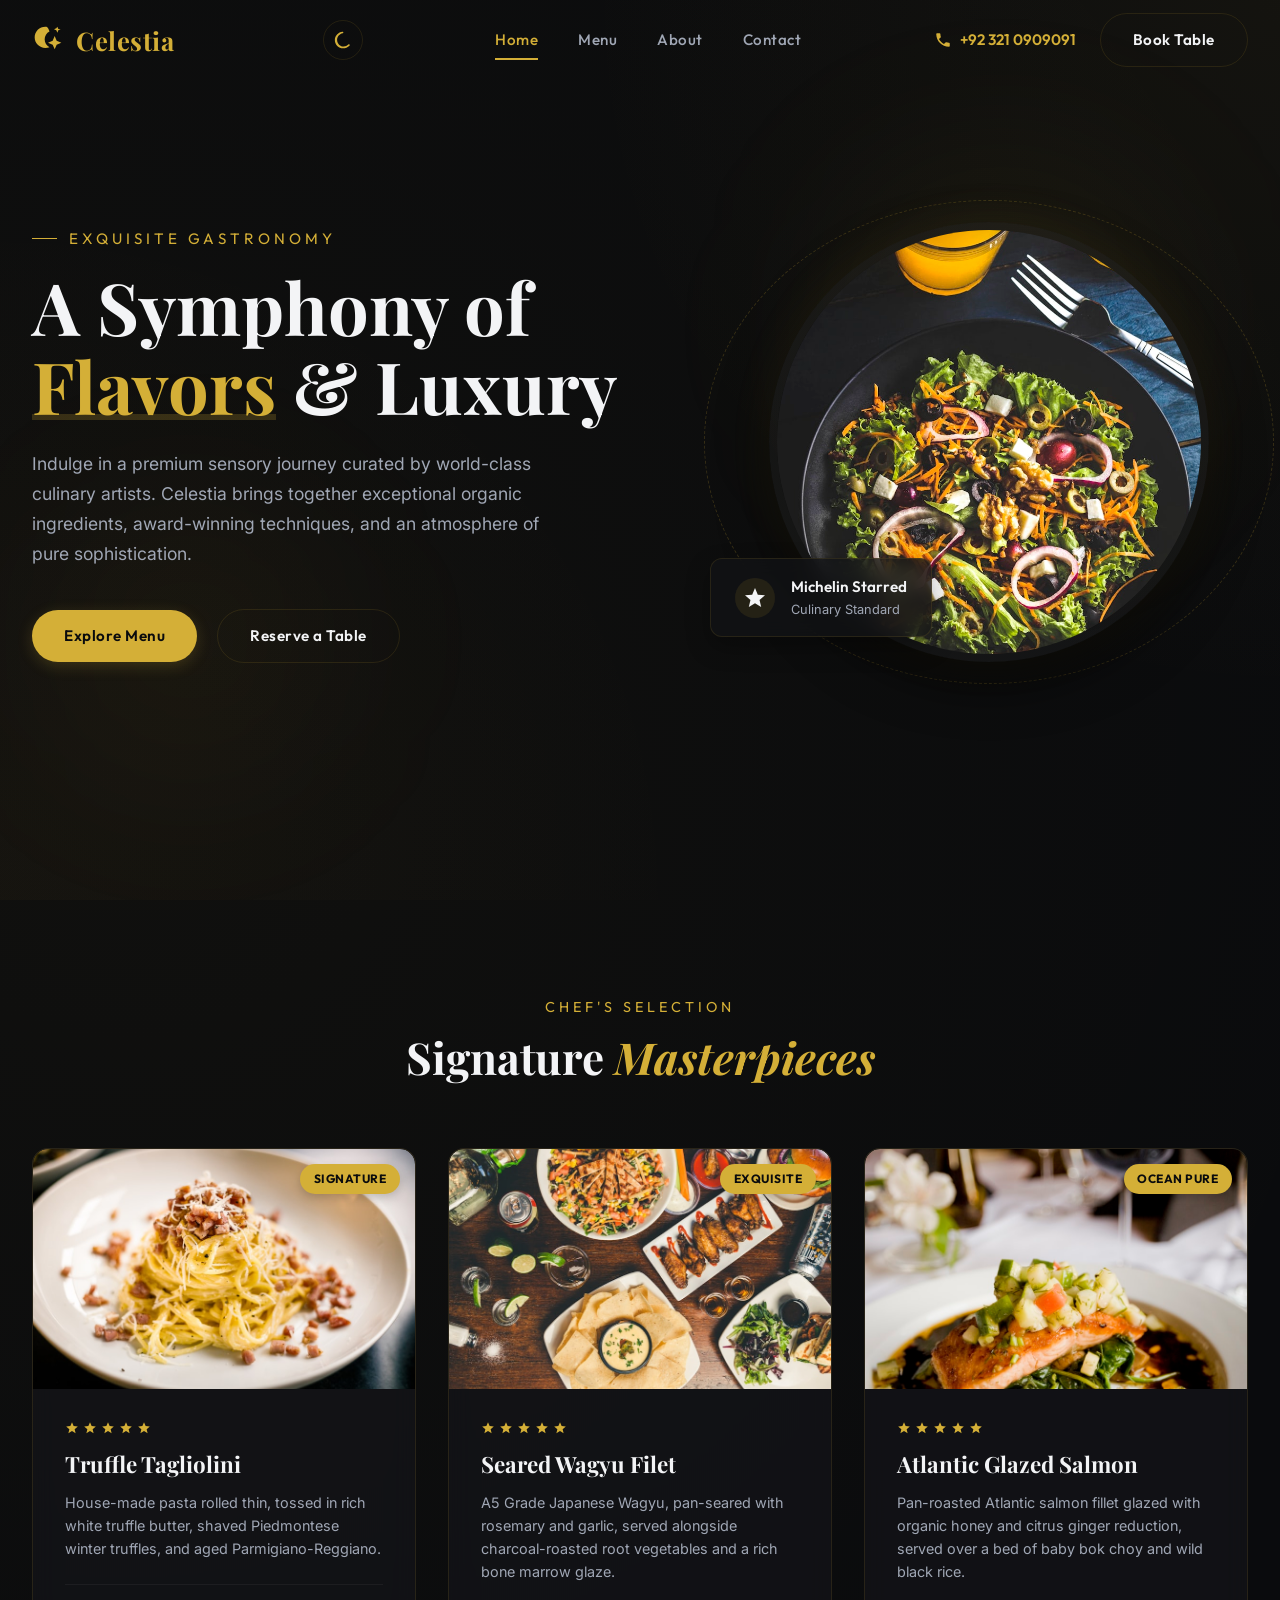
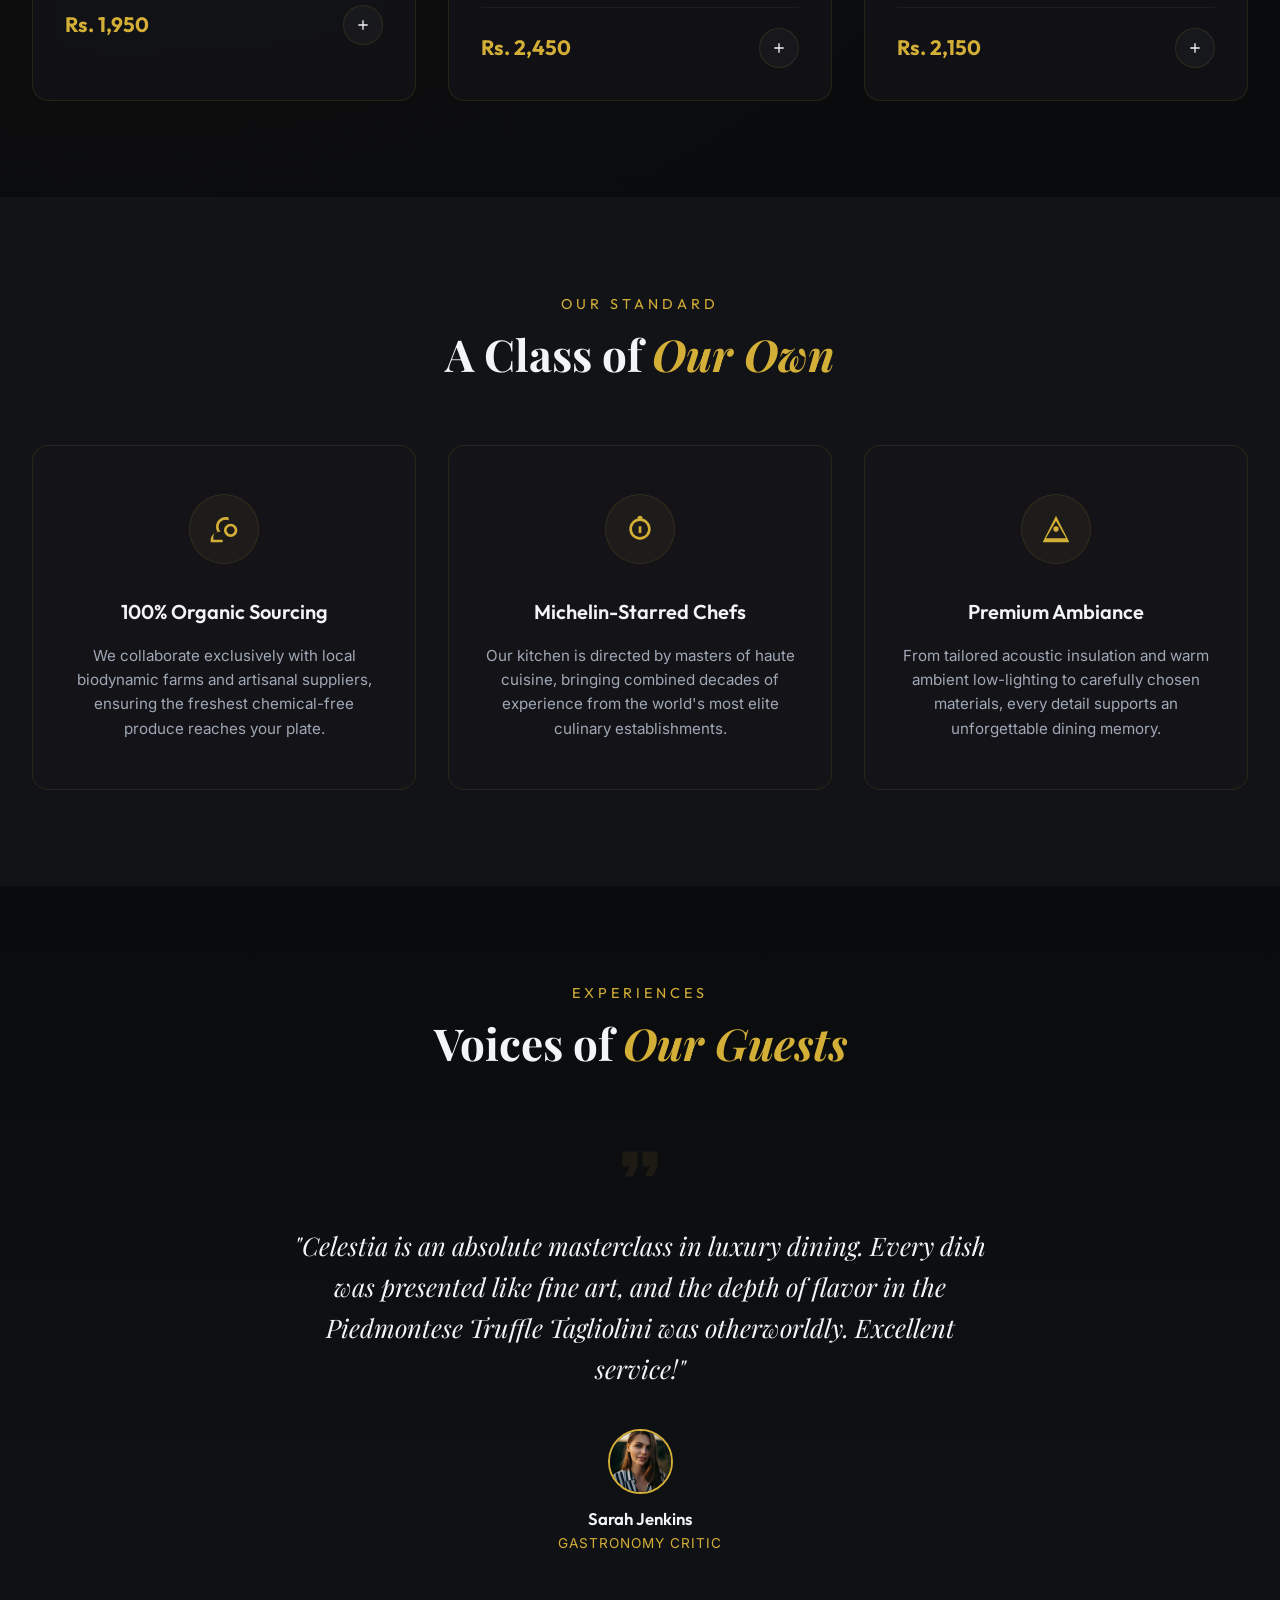
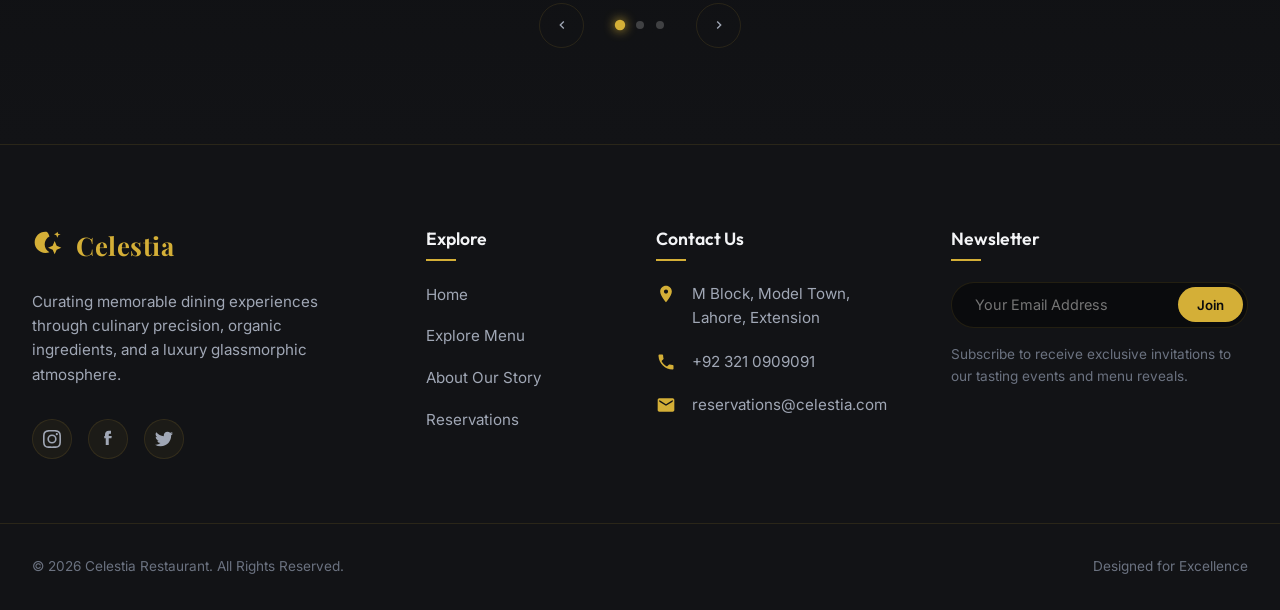
==== index.html @ 144b140e "Celestia Restaurant" ====
<!DOCTYPE html>
<html lang="en">

<head>
    <script>
        // Immediately apply saved theme to prevent flickering
        if (localStorage.getItem('theme') === 'light') {
            document.documentElement.classList.add('light-theme');
        }
    </script>
    <meta charset="UTF-8">
    <meta name="viewport" content="width=device-width, initial-scale=1.0">
    <title>Celestia | Luxury Fine Dining Restaurant</title>
    <meta name="description"
        content="Welcome to Celestia, where luxury meets gastronomy. Experience fine dining curated by Michelin-starred chefs in an ambient, sophisticated atmosphere.">
    <!-- Favicon -->
    <link rel="icon" type="image/svg+xml" href="data:image/svg+xml,<svg xmlns='http://www.w3.org/2000/svg' viewBox='0 0 24 24' fill='%23d4af37'><path d='M10 2c-4.42 0-8 3.58-8 8s3.58 8 8 8c1.1 0 2.15-.22 3.11-.62-2.18-1.07-3.61-3.35-3.61-5.88 0-2.53 1.43-4.81 3.61-5.88C12.15 2.22 11.1 2 10 2z'/><path d='M17 9l1.5 3.5L22 14l-3.5 1.5L17 19l-1.5-3.5L12 14l3.5-1.5L17 9z'/><path d='M19 2l.75 1.75L21.5 4l-1.75.75L19 6.5l-.75-1.75L16.5 4l1.75-.75L19 2z'/></svg>">
    <!-- Stylesheets -->
    <link rel="stylesheet" href="css/styles.css">
    <link rel="stylesheet" href="css/home.css">
</head>

<body>

    <!-- Preloader (Bonus Feature) -->
    <div id="preloader">
        <div class="loader-container">
            <div class="loader-logo">
                <svg class="logo-icon" viewBox="0 0 24 24" xmlns="http://www.w3.org/2000/svg">
                    <path d="M10 2c-4.42 0-8 3.58-8 8s3.58 8 8 8c1.1 0 2.15-.22 3.11-.62-2.18-1.07-3.61-3.35-3.61-5.88 0-2.53 1.43-4.81 3.61-5.88C12.15 2.22 11.1 2 10 2z" />
                    <path d="M17 9l1.5 3.5L22 14l-3.5 1.5L17 19l-1.5-3.5L12 14l3.5-1.5L17 9z" />
                    <path d="M19 2l.75 1.75L21.5 4l-1.75.75L19 6.5l-.75-1.75L16.5 4l1.75-.75L19 2z" />
                </svg>
                <span>Celestia</span>
            </div>
            <div class="loader-bar"></div>
        </div>
    </div>

    <!-- Header Section -->
    <header class="header" id="main-header">
        <div class="container nav-container">
            <!-- Brand Logo -->
            <a href="index.html" class="logo" id="header-logo">
                <svg class="logo-icon" viewBox="0 0 24 24" xmlns="http://www.w3.org/2000/svg">
                    <path d="M10 2c-4.42 0-8 3.58-8 8s3.58 8 8 8c1.1 0 2.15-.22 3.11-.62-2.18-1.07-3.61-3.35-3.61-5.88 0-2.53 1.43-4.81 3.61-5.88C12.15 2.22 11.1 2 10 2z" />
                    <path d="M17 9l1.5 3.5L22 14l-3.5 1.5L17 19l-1.5-3.5L12 14l3.5-1.5L17 9z" />
                    <path d="M19 2l.75 1.75L21.5 4l-1.75.75L19 6.5l-.75-1.75L16.5 4l1.75-.75L19 2z" />
                </svg>
                <span>Celestia</span>
            </a>

            <!-- Theme Toggle Button (Bonus Feature) -->
            <button class="theme-toggle" id="theme-toggle-btn" aria-label="Toggle Theme">
                <svg class="sun-icon" viewBox="0 0 24 24"><path d="M12 7c-2.76 0-5 2.24-5 5s2.24 5 5 5 5-2.24 5-5-2.24-5-5-5zM2 13h2c.55 0 1-.45 1-1s-.45-1-1-1H2c-.55 0-1 .45-1 1s.45 1 1 1zm18 0h2c.55 0 1-.45 1-1s-.45-1-1-1h-2c-.55 0-1 .45-1 1s.45 1 1 1zM11 2v2c0 .55.45 1 1 1s1-.45 1-1V2c0-.55-.45-1-1-1s-1 .45-1 1zm0 18v2c0 .55.45 1 1 1s1-.45 1-1v-2c0-.55-.45-1-1-1s-1 .45-1 1zM5.99 4.58c-.39-.39-1.03-.39-1.41 0s-.39 1.03 0 1.41l1.06 1.06c.39.39 1.03.39 1.41 0s.39-1.03 0-1.41L5.99 4.58zm12.37 12.37c-.39-.39-1.03-.39-1.41 0s-.39 1.03 0 1.41l1.06 1.06c.39.39 1.03.39 1.41 0s.39-1.03 0-1.41l-1.06-1.06zm1.06-12.37c-.39-.39-1.03-.39-1.41 0l-1.06 1.06c-.39.39-.39 1.03 0 1.41s1.03.39 1.41 0l1.06-1.06c.39-.38.39-1.02 0-1.41zm-12.37 12.37c-.39-.39-1.03-.39-1.41 0l-1.06 1.06c-.39.39-.39 1.03 0 1.41s1.03.39 1.41 0l1.06-1.06c.39-.38.39-1.02 0-1.41z"/></svg>
                <svg class="moon-icon" viewBox="0 0 24 24"><path d="M12.3 22h-.1c-5.5 0-10-4.5-10-10C2.2 6.8 6.3 2.5 11.5 2c.5-.1 1 .3 1 .8s-.3.9-.8 1c-4.2.7-7.2 4.6-6.7 9 .5 3.9 3.8 7 7.8 7 2.1 0 4.1-.8 5.6-2.3.4-.4 1-.4 1.4 0 .4.4.4 1 0 1.4-2.1 2-5 3.1-7.8 3.1z"/></svg>
            </button>

            <!-- Mobile Navigation Trigger -->
            <div class="hamburger" id="nav-toggle" aria-label="Toggle Navigation">
                <span></span>
                <span></span>
                <span></span>
            </div>

            <!-- Navigation Links -->
            <nav class="nav-menu" id="nav-links">
                <a href="index.html" class="nav-link active" id="link-home">Home</a>
                <a href="menu.html" class="nav-link" id="link-menu">Menu</a>
                <a href="about.html" class="nav-link" id="link-about">About</a>
                <a href="contact.html" class="nav-link" id="link-contact">Contact</a>
            </nav>

            <!-- Navbar Secondary CTA -->
            <div class="nav-actions">
                <a href="tel:+923210909091" class="nav-phone">
                    <svg width="18" height="18" viewBox="0 0 24 24" fill="currentColor">
                        <path
                            d="M6.62 10.79c1.44 2.83 3.76 5.14 6.59 6.59l2.2-2.2c.27-.27.67-.36 1.02-.24 1.12.37 2.33.57 3.57.57.55 0 1 .45 1 1V20c0 .55-.45 1-1 1-9.39 0-17-7.61-17-17 0-.55.45-1 1-1h3.5c.55 0 1 .45 1 1 0 1.25.2 2.45.57 3.57.11.35.03.74-.25 1.02l-2.2 2.2z" />
                    </svg>
                    <span>+92 321 0909091</span>
                </a>
                <a href="contact.html" class="btn btn-secondary" id="nav-book-btn">Book Table</a>
            </div>
        </div>
    </header>

    <!-- Hero Section -->
    <main>
        <section class="hero" id="home-hero">
            <div class="glow-ball glow-ball-1"></div>
            <div class="glow-ball glow-ball-2"></div>
            <div class="container hero-grid">
                <div class="hero-content reveal">
                    <span class="hero-tagline">Exquisite Gastronomy</span>
                    <h1 class="hero-title">A Symphony of <span>Flavors</span> & Luxury</h1>
                    <p class="hero-desc">Indulge in a premium sensory journey curated by world-class culinary artists.
                        Celestia brings together exceptional organic ingredients, award-winning techniques, and an
                        atmosphere of pure sophistication.</p>
                    <div class="hero-ctas">
                        <a href="menu.html" class="btn btn-primary" id="hero-menu-btn">Explore Menu</a>
                        <a href="contact.html" class="btn btn-secondary" id="hero-book-btn">Reserve a Table</a>
                    </div>
                </div>
                <div class="hero-image-container reveal" style="transition-delay: 0.2s;">
                    <div class="hero-circle-outline"></div>
                    <div class="hero-img-wrapper">
                        <img src="assets/images/hero-dish.jpg" alt="Exquisite signature dish at Celestia" id="hero-img">
                    </div>
                    <!-- Floating Badge -->
                    <div class="hero-floating-badge">
                        <div class="badge-icon">
                            <svg width="24" height="24" viewBox="0 0 24 24" fill="currentColor">
                                <path d="M12 17.27L18.18 21l-1.64-7.03L22 9.24l-7.19-.61L12 2 9.19 8.63 2 9.24l5.46 4.73L5.82 21z"/>
                            </svg>
                        </div>
                        <div class="badge-text">
                            <h5>Michelin Starred</h5>
                            <p>Culinary Standard</p>
                        </div>
                    </div>
                </div>
            </div>
        </section>

        <!-- Featured Dishes Section -->
        <section class="featured" id="featured-dishes">
            <div class="container">
                <div class="section-header reveal">
                    <span class="section-subtitle">Chef's Selection</span>
                    <h2 class="section-title">Signature <span>Masterpieces</span></h2>
                </div>
                <div class="grid-3 featured-grid">
                    <!-- Dish 1 -->
                    <div class="glass-card dish-card reveal">
                        <div class="dish-img-container">
                            <img src="assets/images/dish-1.jpg" alt="Truffle Tagliolini" id="dish-img-1">
                            <span class="dish-tag">Signature</span>
                        </div>
                        <div class="dish-info">
                            <div class="dish-rating">
                                <svg class="star-icon" viewBox="0 0 24 24">
                                    <path
                                        d="M12 17.27L18.18 21l-1.64-7.03L22 9.24l-7.19-.61L12 2 9.19 8.63 2 9.24l5.46 4.73L5.82 21z" />
                                </svg>
                                <svg class="star-icon" viewBox="0 0 24 24">
                                    <path
                                        d="M12 17.27L18.18 21l-1.64-7.03L22 9.24l-7.19-.61L12 2 9.19 8.63 2 9.24l5.46 4.73L5.82 21z" />
                                </svg>
                                <svg class="star-icon" viewBox="0 0 24 24">
                                    <path
                                        d="M12 17.27L18.18 21l-1.64-7.03L22 9.24l-7.19-.61L12 2 9.19 8.63 2 9.24l5.46 4.73L5.82 21z" />
                                </svg>
                                <svg class="star-icon" viewBox="0 0 24 24">
                                    <path
                                        d="M12 17.27L18.18 21l-1.64-7.03L22 9.24l-7.19-.61L12 2 9.19 8.63 2 9.24l5.46 4.73L5.82 21z" />
                                </svg>
                                <svg class="star-icon" viewBox="0 0 24 24">
                                    <path
                                        d="M12 17.27L18.18 21l-1.64-7.03L22 9.24l-7.19-.61L12 2 9.19 8.63 2 9.24l5.46 4.73L5.82 21z" />
                                </svg>
                            </div>
                            <h3 class="dish-title">Truffle Tagliolini</h3>
                            <p class="dish-desc">House-made pasta rolled thin, tossed in rich white truffle butter,
                                shaved Piedmontese winter truffles, and aged Parmigiano-Reggiano.</p>
                            <div class="dish-footer">
                                <span class="dish-price">Rs. 1,950</span>
                                <a href="menu.html" class="btn-icon-only" aria-label="Order Dish">
                                    <svg viewBox="0 0 24 24">
                                        <path d="M19 13h-6v6h-2v-6H5v-2h6V5h2v6h6v2z" />
                                    </svg>
                                </a>
                            </div>
                        </div>
                    </div>
                    <!-- Dish 2 -->
                    <div class="glass-card dish-card reveal" style="transition-delay: 0.1s;">
                        <div class="dish-img-container">
                            <img src="assets/images/dish-2.jpg" alt="Pan-Seared Wagyu Filet" id="dish-img-2">
                            <span class="dish-tag">Exquisite</span>
                        </div>
                        <div class="dish-info">
                            <div class="dish-rating">
                                <svg class="star-icon" viewBox="0 0 24 24">
                                    <path
                                        d="M12 17.27L18.18 21l-1.64-7.03L22 9.24l-7.19-.61L12 2 9.19 8.63 2 9.24l5.46 4.73L5.82 21z" />
                                </svg>
                                <svg class="star-icon" viewBox="0 0 24 24">
                                    <path
                                        d="M12 17.27L18.18 21l-1.64-7.03L22 9.24l-7.19-.61L12 2 9.19 8.63 2 9.24l5.46 4.73L5.82 21z" />
                                </svg>
                                <svg class="star-icon" viewBox="0 0 24 24">
                                    <path
                                        d="M12 17.27L18.18 21l-1.64-7.03L22 9.24l-7.19-.61L12 2 9.19 8.63 2 9.24l5.46 4.73L5.82 21z" />
                                </svg>
                                <svg class="star-icon" viewBox="0 0 24 24">
                                    <path
                                        d="M12 17.27L18.18 21l-1.64-7.03L22 9.24l-7.19-.61L12 2 9.19 8.63 2 9.24l5.46 4.73L5.82 21z" />
                                </svg>
                                <svg class="star-icon" viewBox="0 0 24 24">
                                    <path
                                        d="M12 17.27L18.18 21l-1.64-7.03L22 9.24l-7.19-.61L12 2 9.19 8.63 2 9.24l5.46 4.73L5.82 21z" />
                                </svg>
                            </div>
                            <h3 class="dish-title">Seared Wagyu Filet</h3>
                            <p class="dish-desc">A5 Grade Japanese Wagyu, pan-seared with rosemary and garlic, served
                                alongside charcoal-roasted root vegetables and a rich bone marrow glaze.</p>
                            <div class="dish-footer">
                                <span class="dish-price">Rs. 2,450</span>
                                <a href="menu.html" class="btn-icon-only" aria-label="Order Dish">
                                    <svg viewBox="0 0 24 24">
                                        <path d="M19 13h-6v6h-2v-6H5v-2h6V5h2v6h6v2z" />
                                    </svg>
                                </a>
                            </div>
                        </div>
                    </div>
                    <!-- Dish 3 -->
                    <div class="glass-card dish-card reveal" style="transition-delay: 0.2s;">
                        <div class="dish-img-container">
                            <img src="assets/images/dish-3.jpg" alt="Glazed Salmon Fillet" id="dish-img-3">
                            <span class="dish-tag">Ocean Pure</span>
                        </div>
                        <div class="dish-info">
                            <div class="dish-rating">
                                <svg class="star-icon" viewBox="0 0 24 24">
                                    <path
                                        d="M12 17.27L18.18 21l-1.64-7.03L22 9.24l-7.19-.61L12 2 9.19 8.63 2 9.24l5.46 4.73L5.82 21z" />
                                </svg>
                                <svg class="star-icon" viewBox="0 0 24 24">
                                    <path
                                        d="M12 17.27L18.18 21l-1.64-7.03L22 9.24l-7.19-.61L12 2 9.19 8.63 2 9.24l5.46 4.73L5.82 21z" />
                                </svg>
                                <svg class="star-icon" viewBox="0 0 24 24">
                                    <path
                                        d="M12 17.27L18.18 21l-1.64-7.03L22 9.24l-7.19-.61L12 2 9.19 8.63 2 9.24l5.46 4.73L5.82 21z" />
                                </svg>
                                <svg class="star-icon" viewBox="0 0 24 24">
                                    <path
                                        d="M12 17.27L18.18 21l-1.64-7.03L22 9.24l-7.19-.61L12 2 9.19 8.63 2 9.24l5.46 4.73L5.82 21z" />
                                </svg>
                                <svg class="star-icon" viewBox="0 0 24 24">
                                    <path
                                        d="M12 17.27L18.18 21l-1.64-7.03L22 9.24l-7.19-.61L12 2 9.19 8.63 2 9.24l5.46 4.73L5.82 21z" />
                                </svg>
                            </div>
                            <h3 class="dish-title">Atlantic Glazed Salmon</h3>
                            <p class="dish-desc">Pan-roasted Atlantic salmon fillet glazed with organic honey and citrus
                                ginger reduction, served over a bed of baby bok choy and wild black rice.</p>
                            <div class="dish-footer">
                                <span class="dish-price">Rs. 2,150</span>
                                <a href="menu.html" class="btn-icon-only" aria-label="Order Dish">
                                    <svg viewBox="0 0 24 24">
                                        <path d="M19 13h-6v6h-2v-6H5v-2h6V5h2v6h6v2z" />
                                    </svg>
                                </a>
                            </div>
                        </div>
                    </div>
                </div>
            </div>
        </section>

        <!-- Why Choose Us Section -->
        <section class="why-us" id="why-choose-us" style="background-color: var(--bg-secondary);">
            <div class="container">
                <div class="section-header reveal">
                    <span class="section-subtitle">Our Standard</span>
                    <h2 class="section-title">A Class of <span>Our Own</span></h2>
                </div>
                <div class="grid-3 benefits-grid">
                    <!-- Benefit 1 -->
                    <div class="glass-card benefit-card reveal">
                        <div class="benefit-icon-box">
                            <svg viewBox="0 0 24 24">
                                <path
                                    d="M17 8C14.24 8 12 10.24 12 13C12 15.76 14.24 18 17 18C19.76 18 22 15.76 22 13C22 10.24 19.76 8 17 8ZM17 16C15.35 16 14 14.65 14 13C14 11.35 15.35 10 17 10C18.65 10 20 11.35 20 13C20 14.65 18.65 16 17 16ZM2 22H11V20H4V18C4 15.79 5.79 14 8 14H9.53C8.59 13.06 8 11.75 8 10.3C8 7.37 10.37 5 13.3 5C14.07 5 14.82 5.16 15.5 5.46V3.31C14.79 3.11 14.06 3 13.3 3C9.27 3 6 6.27 6 10.3C6 11.83 6.47 13.25 7.27 14.43C4.24 14.9 2 17.5 2 20.7V22Z" />
                            </svg>
                        </div>
                        <h3 class="benefit-title">100% Organic Sourcing</h3>
                        <p class="benefit-desc">We collaborate exclusively with local biodynamic farms and artisanal
                            suppliers, ensuring the freshest chemical-free produce reaches your plate.</p>
                    </div>
                    <!-- Benefit 2 -->
                    <div class="glass-card benefit-card reveal" style="transition-delay: 0.1s;">
                        <div class="benefit-icon-box">
                            <svg viewBox="0 0 24 24">
                                <path
                                    d="M12 2c1.1 0 2 .9 2 2v1h-4V4c0-1.1.9-2 2-2zm0 18c-4.41 0-8-3.59-8-8s3.59-8 8-8 8 3.59 8 8-3.59 8-8 8zm0-14c-3.31 0-6 2.69-6 6s2.69 6 6 6 6-2.69 6-6-2.69-6-6-6zm-1 4h2v5h-2V8z" />
                            </svg>
                        </div>
                        <h3 class="benefit-title">Michelin-Starred Chefs</h3>
                        <p class="benefit-desc">Our kitchen is directed by masters of haute cuisine, bringing combined
                            decades of experience from the world's most elite culinary establishments.</p>
                    </div>
                    <!-- Benefit 3 -->
                    <div class="glass-card benefit-card reveal" style="transition-delay: 0.2s;">
                        <div class="benefit-icon-box">
                            <svg viewBox="0 0 24 24">
                                <path
                                    d="M12 2L2 22h20L12 2zm0 3.99L19.53 19H4.47L12 5.99zM12 10a2 2 0 100 4 2 2 0 000-4z" />
                            </svg>
                        </div>
                        <h3 class="benefit-title">Premium Ambiance</h3>
                        <p class="benefit-desc">From tailored acoustic insulation and warm ambient low-lighting to
                            carefully chosen materials, every detail supports an unforgettable dining memory.</p>
                    </div>
                </div>
            </div>
        </section>

        <!-- Testimonials Section -->
        <section class="testimonials" id="customer-testimonials">
            <div class="container">
                <div class="section-header reveal">
                    <span class="section-subtitle">Experiences</span>
                    <h2 class="section-title">Voices of <span>Our Guests</span></h2>
                </div>

                <div class="testimonials-slider reveal">
                    <div class="testimonial-container">
                        <!-- Slide 1 -->
                        <div class="testimonial-slide active" id="slide-0">
                            <svg class="quote-icon" viewBox="0 0 24 24">
                                <path d="M6 17h3l2-4V7H5v6h3zm8 0h3l2-4V7h-6v6h3z" />
                            </svg>
                            <p class="testimonial-text">"Celestia is an absolute masterclass in luxury dining. Every
                                dish was presented like fine art, and the depth of flavor in the Piedmontese Truffle
                                Tagliolini was otherworldly. Excellent service!"</p>
                            <div class="testimonial-author">
                                <div class="author-img">
                                    <img src="assets/images/testimonial-1.jpg" alt="Sarah Jenkins">
                                </div>
                                <div class="author-info">
                                    <h4>Sarah Jenkins</h4>
                                    <p>Gastronomy Critic</p>
                                </div>
                            </div>
                        </div>
                        <!-- Slide 2 -->
                        <div class="testimonial-slide" id="slide-1">
                            <svg class="quote-icon" viewBox="0 0 24 24">
                                <path d="M6 17h3l2-4V7H5v6h3zm8 0h3l2-4V7h-6v6h3z" />
                            </svg>
                            <p class="testimonial-text">"The Wagyu Filet literally melted on my tongue. The level of
                                care that has gone into defining the acoustic tone and golden ambient glow of the room
                                is staggering. A top 3 culinary experience worldwide."</p>
                            <div class="testimonial-author">
                                <div class="author-img">
                                    <img src="assets/images/testimonial-2.jpg" alt="Alexander Dumont">
                                </div>
                                <div class="author-info">
                                    <h4>Alexander Dumont</h4>
                                    <p>Tech Founder</p>
                                </div>
                            </div>
                        </div>
                        <!-- Slide 3 -->
                        <div class="testimonial-slide" id="slide-2">
                            <svg class="quote-icon" viewBox="0 0 24 24">
                                <path d="M6 17h3l2-4V7H5v6h3zm8 0h3l2-4V7h-6v6h3z" />
                            </svg>
                            <p class="testimonial-text">"A perfect evening from start to finish. The wine pairings
                                suggested by the sommelier were impeccable, matching the citrus notes of the Atlantic
                                Glazed Salmon. Truly stunning."</p>
                            <div class="testimonial-author">
                                <div class="author-img">
                                    <img src="assets/images/testimonial-3.jpg" alt="Kiara Sharma">
                                </div>
                                <div class="author-info">
                                    <h4>Kiara Sharma</h4>
                                    <p>Lifestyle Influencer</p>
                                </div>
                            </div>
                        </div>
                    </div>

                    <!-- Slider Controls -->
                    <div class="slider-controls">
                        <button class="slider-btn" id="prev-testimonial" aria-label="Previous Testimonial">
                            <svg viewBox="0 0 24 24">
                                <path d="M15.41 7.41L14 6l-6 6 6 6 1.41-1.41L10.83 12z" />
                            </svg>
                        </button>
                        <div class="slider-dots" id="slider-dots">
                            <span class="dot active" data-index="0"></span>
                            <span class="dot" data-index="1"></span>
                            <span class="dot" data-index="2"></span>
                        </div>
                        <button class="slider-btn" id="next-testimonial" aria-label="Next Testimonial">
                            <svg viewBox="0 0 24 24">
                                <path d="M10 6L8.59 7.41 13.17 12l-4.58 4.59L10 18l6-6z" />
                            </svg>
                        </button>
                    </div>
                </div>
            </div>
        </section>
    </main>

    <!-- Footer Section -->
    <footer class="footer">
        <div class="container footer-grid">
            <!-- Col 1: Brand -->
            <div class="footer-brand">
                <a href="index.html" class="logo">
                    <svg class="logo-icon" viewBox="0 0 24 24" xmlns="http://www.w3.org/2000/svg">
                        <path d="M10 2c-4.42 0-8 3.58-8 8s3.58 8 8 8c1.1 0 2.15-.22 3.11-.62-2.18-1.07-3.61-3.35-3.61-5.88 0-2.53 1.43-4.81 3.61-5.88C12.15 2.22 11.1 2 10 2z" />
                        <path d="M17 9l1.5 3.5L22 14l-3.5 1.5L17 19l-1.5-3.5L12 14l3.5-1.5L17 9z" />
                        <path d="M19 2l.75 1.75L21.5 4l-1.75.75L19 6.5l-.75-1.75L16.5 4l1.75-.75L19 2z" />
                    </svg>
                    <span>Celestia</span>
                </a>
                <p>Curating memorable dining experiences through culinary precision, organic ingredients, and a luxury
                    glassmorphic atmosphere.</p>
                <div class="social-links">
                    <a href="#" class="social-icon" aria-label="Instagram">
                        <svg width="18" height="18" viewBox="0 0 24 24" fill="currentColor">
                            <path
                                d="M12 2.163c3.204 0 3.584.012 4.85.07 3.252.148 4.771 1.691 4.919 4.919.058 1.265.069 1.645.069 4.849 0 3.205-.012 3.584-.069 4.849-.149 3.225-1.664 4.771-4.919 4.919-1.266.058-1.644.07-4.85.07-3.204 0-3.584-.012-4.849-.07-3.26-.149-4.771-1.699-4.919-4.92-.058-1.265-.07-1.644-.07-4.849 0-3.204.013-3.583.07-4.849.149-3.227 1.664-4.771 4.919-4.919 1.266-.057 1.645-.069 4.849-.069zM12 0C8.741 0 8.333.014 7.053.072 2.695.272.273 2.69.073 7.051.014 8.333 0 8.741 0 12c0 3.259.014 3.668.072 4.948.2 4.358 2.618 6.78 6.98 6.98 1.281.058 1.689.072 4.948.072 3.259 0 3.668-.014 4.948-.072 4.354-.2 6.782-2.618 6.979-6.98.059-1.28.073-1.689.073-4.948 0-3.259-.014-3.667-.072-4.947-.196-4.354-2.617-6.78-6.979-6.98C15.668.014 15.259 0 12 0zm0 5.838a6.162 6.162 0 100 12.324 6.162 6.162 0 000-12.324zM12 16a4 4 0 110-8 4 4 0 010 8zm6.406-11.845a1.44 1.44 0 100 2.881 1.44 1.44 0 000-2.881z" />
                        </svg>
                    </a>
                    <a href="#" class="social-icon" aria-label="Facebook">
                        <svg width="18" height="18" viewBox="0 0 24 24" fill="currentColor">
                            <path d="M9 8H7v3h2v9h4v-9h3.6l.4-3H13V6c0-.5.5-1 1-1h2V1h-3c-3 0-5 2-5 5v2z" />
                        </svg>
                    </a>
                    <a href="#" class="social-icon" aria-label="Twitter">
                        <svg width="18" height="18" viewBox="0 0 24 24" fill="currentColor">
                            <path
                                d="M24 4.557a9.83 9.83 0 01-2.828.775 4.932 4.932 0 002.165-2.724 9.864 9.864 0 01-3.127 1.195 4.916 4.916 0 00-3.594-1.555c-3.179 0-5.515 2.966-4.797 6.045A13.978 13.978 0 011.671 3.149a4.909 4.909 0 001.523 6.574 4.903 4.903 0 01-2.229-.616c-.054 2.281 1.581 4.415 3.949 4.89a4.935 4.935 0 01-2.224.084 4.928 4.928 0 004.6 3.417A9.867 9.867 0 010 19.54a13.94 13.94 0 007.548 2.212c9.142 0 14.307-7.721 13.995-14.646A10.025 10.025 0 0024 4.557z" />
                        </svg>
                    </a>
                </div>
            </div>

            <!-- Col 2: Navigation Links -->
            <div class="footer-col">
                <h4>Explore</h4>
                <ul class="footer-links">
                    <li><a href="index.html">Home</a></li>
                    <li><a href="menu.html">Explore Menu</a></li>
                    <li><a href="about.html">About Our Story</a></li>
                    <li><a href="contact.html">Reservations</a></li>
                </ul>
            </div>

            <!-- Col 3: Contact Info -->
            <div class="footer-col">
                <h4>Contact Us</h4>
                <ul class="footer-info">
                    <li>
                        <svg viewBox="0 0 24 24">
                            <path
                                d="M12 2C8.13 2 5 5.13 5 9c0 5.25 7 13 7 13s7-7.75 7-13c0-3.87-3.13-7-7-7zm0 9.5c-1.38 0-2.5-1.12-2.5-2.5s1.12-2.5 2.5-2.5 2.5 1.12 2.5 2.5-1.12 2.5-2.5 2.5z" />
                        </svg>
                        <span>M Block, Model Town, Lahore, Extension</span>
                    </li>
                    <li>
                        <svg viewBox="0 0 24 24">
                            <path
                                d="M6.62 10.79c1.44 2.83 3.76 5.14 6.59 6.59l2.2-2.2c.27-.27.67-.36 1.02-.24 1.12.37 2.33.57 3.57.57.55 0 1 .45 1 1V20c0 .55-.45 1-1 1-9.39 0-17-7.61-17-17 0-.55.45-1 1-1h3.5c.55 0 1 .45 1 1 0 1.25.2 2.45.57 3.57.11.35.03.74-.25 1.02l-2.2 2.2z" />
                        </svg>
                        <span>+92 321 0909091</span>
                    </li>
                    <li>
                        <svg viewBox="0 0 24 24">
                            <path
                                d="M20 4H4c-1.1 0-1.99.9-1.99 2L2 18c0 1.1.9 2 2 2h16c1.1 0 2-.9 2-2V6c0-1.1-.9-2-2-2zm0 4l-8 5-8-5V6l8 5 8-5v2z" />
                        </svg>
                        <span>reservations@celestia.com</span>
                    </li>
                </ul>
            </div>

            <!-- Col 4: Newsletter -->
            <div class="footer-col">
                <h4>Newsletter</h4>
                <form class="newsletter-form" id="newsletter-form"
                    onsubmit="event.preventDefault(); alert('Thank you for subscribing to Celestia updates!');">
                    <div class="newsletter-input-wrap">
                        <input type="email" placeholder="Your Email Address" class="newsletter-input" required
                            aria-label="Email Address">
                        <button type="submit" class="newsletter-btn">Join</button>
                    </div>
                    <p>Subscribe to receive exclusive invitations to our tasting events and menu reveals.</p>
                </form>
            </div>
        </div>

        <!-- Footer Bottom -->
        <div class="container footer-bottom">
            <p>&copy; 2026 Celestia Restaurant. All Rights Reserved.</p>
            <p>Designed for Excellence</p>
        </div>
    </footer>

    <!-- JavaScripts -->
    <script src="js/main.js"></script>
    <script>
        // Page-specific inline script for Testimonial Slider
        document.addEventListener('DOMContentLoaded', () => {
            const slides = document.querySelectorAll('.testimonial-slide');
            const dots = document.querySelectorAll('.dot');
            const prevBtn = document.getElementById('prev-testimonial');
            const nextBtn = document.getElementById('next-testimonial');
            let currentSlide = 0;
            let autoPlayTimer;

            function showSlide(index) {
                slides.forEach(slide => slide.classList.remove('active'));
                dots.forEach(dot => dot.classList.remove('active'));

                currentSlide = (index + slides.length) % slides.length;
                slides[currentSlide].classList.add('active');
                dots[currentSlide].classList.add('active');
            }

            function nextSlide() {
                showSlide(currentSlide + 1);
            }

            function prevSlide() {
                showSlide(currentSlide - 1);
            }

            if (prevBtn && nextBtn) {
                prevBtn.addEventListener('click', () => {
                    prevSlide();
                    resetTimer();
                });

                nextBtn.addEventListener('click', () => {
                    nextSlide();
                    resetTimer();
                });
            }

            dots.forEach(dot => {
                dot.addEventListener('click', (e) => {
                    const idx = parseInt(e.target.getAttribute('data-index'));
                    showSlide(idx);
                    resetTimer();
                });
            });

            function startTimer() {
                autoPlayTimer = setInterval(nextSlide, 6000); // Shift every 6 seconds
            }

            function resetTimer() {
                clearInterval(autoPlayTimer);
                startTimer();
            }

            startTimer();
        });
    </script>
    
    <!-- Back to Top Button (Bonus Feature) -->
    <button class="back-to-top" id="back-to-top-btn" aria-label="Back to Top">
        <svg viewBox="0 0 24 24">
            <path d="M7.41 15.41L12 10.83l4.59 4.58L18 14l-6-6-6 6z"/>
        </svg>
    </button>
</body>

</html>
---- css/styles.css ----
@import url('https://fonts.googleapis.com/css2?family=Inter:wght@300;400;500;600;700&family=Outfit:wght@300;400;500;600;700&family=Playfair+Display:ital,wght@0,400;0,600;0,700;1,400&display=swap');

/* ==========================================
   CSS VARIABLES & DESIGN SYSTEM
   ========================================== */
:root {
    --bg-primary: #0a0b0d;
    --bg-secondary: #121316;
    --bg-glass: rgba(18, 19, 22, 0.75);
    --bg-card: rgba(22, 23, 27, 0.6);
    --bg-card-hover: rgba(28, 30, 36, 0.8);
    
    --primary: #d4af37; /* Warm Gold */
    --primary-rgb: 212, 175, 55;
    --primary-light: #f3e5ab;
    --accent: #e5a93b; /* Amber Gold */
    --accent-rgb: 229, 169, 59;
    
    --text-primary: #f3f4f6;
    --text-secondary: #a0a7b5;
    --text-muted: #6b7280;
    
    --border-subtle: rgba(212, 175, 55, 0.12);
    --border-hover: rgba(212, 175, 55, 0.3);
    --border-focus: rgba(229, 169, 59, 0.6);
    
    --glow-primary: rgba(212, 175, 55, 0.2);
    --glow-btn-hover: rgba(212, 175, 55, 0.4);
    
    --font-heading: 'Playfair Display', Georgia, serif;
    --font-ui: 'Outfit', sans-serif;
    --font-body: 'Inter', sans-serif;
    
    --transition-smooth: all 0.4s cubic-bezier(0.16, 1, 0.3, 1);
    --transition-quick: all 0.2s ease;
    
    --max-width: 1280px;
    --header-height: 80px;
}

/* ==========================================
   RESET & BASE STYLES
   ========================================== */
* {
    margin: 0;
    padding: 0;
    box-sizing: border-box;
}

html {
    scroll-behavior: smooth;
    font-size: 16px;
}

body {
    background-color: var(--bg-primary);
    color: var(--text-primary);
    font-family: var(--font-body);
    line-height: 1.6;
    overflow-x: hidden;
    -webkit-font-smoothing: antialiased;
    background-image: 
        radial-gradient(circle at 10% 20%, rgba(212, 175, 55, 0.03) 0%, transparent 40%),
        radial-gradient(circle at 90% 80%, rgba(229, 169, 59, 0.03) 0%, transparent 40%);
}

img {
    max-width: 100%;
    height: auto;
    display: block;
}

a {
    color: inherit;
    text-decoration: none;
    transition: var(--transition-quick);
}

ul {
    list-style: none;
}

input, textarea, button, select {
    font-family: inherit;
    color: inherit;
    background: transparent;
    border: none;
    outline: none;
}

/* Custom Scrollbar */
::-webkit-scrollbar {
    width: 8px;
}
::-webkit-scrollbar-track {
    background: var(--bg-primary);
}
::-webkit-scrollbar-thumb {
    background: rgba(212, 175, 55, 0.3);
    border-radius: 4px;
}
::-webkit-scrollbar-thumb:hover {
    background: var(--primary);
}

/* ==========================================
   COMMON LAYOUTS & CONTAINERS
   ========================================== */
.container {
    width: 100%;
    max-width: var(--max-width);
    margin: 0 auto;
    padding: 0 2rem;
}

section {
    padding: 6rem 0;
    position: relative;
}

.text-center { text-align: center; }

/* Grid systems */
.grid-2 { display: grid; grid-template-columns: repeat(2, 1fr); gap: 2.5rem; }
.grid-3 { display: grid; grid-template-columns: repeat(3, 1fr); gap: 2rem; }
.grid-4 { display: grid; grid-template-columns: repeat(4, 1fr); gap: 1.5rem; }

/* Glassmorphism template */
.glass-card {
    background: var(--bg-card);
    backdrop-filter: blur(12px);
    -webkit-backdrop-filter: blur(12px);
    border: 1px solid var(--border-subtle);
    border-radius: 16px;
    padding: 2.5rem;
    transition: var(--transition-smooth);
}

.glass-card:hover {
    border-color: var(--border-hover);
    transform: translateY(-5px);
    box-shadow: 0 12px 30px rgba(0, 0, 0, 0.4), 0 0 20px rgba(var(--primary-rgb), 0.05);
    background: var(--bg-card-hover);
}

/* Buttons */
.btn {
    display: inline-flex;
    align-items: center;
    justify-content: center;
    padding: 0.85rem 2rem;
    border-radius: 50px;
    font-family: var(--font-ui);
    font-weight: 600;
    font-size: 0.95rem;
    letter-spacing: 0.5px;
    cursor: pointer;
    transition: var(--transition-smooth);
    position: relative;
    overflow: hidden;
}

.btn-primary {
    background: var(--primary);
    color: var(--bg-primary);
    box-shadow: 0 4px 15px var(--glow-primary);
}

.btn-primary:hover {
    background: var(--primary-light);
    box-shadow: 0 6px 20px var(--glow-btn-hover);
    transform: translateY(-2px);
}

.btn-secondary {
    border: 1px solid var(--border-subtle);
    background: transparent;
    color: var(--text-primary);
}

.btn-secondary:hover {
    border-color: var(--primary);
    background: rgba(212, 175, 55, 0.05);
    color: var(--primary);
    transform: translateY(-2px);
}

/* Section Header Styles */
.section-header {
    text-align: center;
    max-width: 600px;
    margin: 0 auto 4rem auto;
}

.section-subtitle {
    font-family: var(--font-ui);
    color: var(--primary);
    font-size: 0.9rem;
    text-transform: uppercase;
    letter-spacing: 4px;
    display: block;
    margin-bottom: 0.75rem;
}

.section-title {
    font-family: var(--font-heading);
    font-size: 2.75rem;
    color: var(--text-primary);
    line-height: 1.2;
}

.section-title span {
    color: var(--primary);
    font-style: italic;
}

/* ==========================================
   NAVIGATION BAR
   ========================================== */
.header {
    position: fixed;
    top: 0;
    left: 0;
    width: 100%;
    height: var(--header-height);
    z-index: 1000;
    transition: var(--transition-smooth);
    display: flex;
    align-items: center;
}

.header.sticky {
    height: 70px;
    background: var(--bg-glass);
    backdrop-filter: blur(15px);
    -webkit-backdrop-filter: blur(15px);
    border-bottom: 1px solid var(--border-subtle);
    box-shadow: 0 4px 30px rgba(0, 0, 0, 0.3);
}

.nav-container {
    display: flex;
    justify-content: space-between;
    align-items: center;
    width: 100%;
}

.logo {
    display: flex;
    align-items: center;
    gap: 0.75rem;
    font-family: var(--font-heading);
    font-size: 1.6rem;
    font-weight: 700;
    letter-spacing: 0.5px;
}

.logo span {
    color: var(--primary);
}

.logo-icon {
    width: 32px;
    height: 32px;
    fill: var(--primary);
}

.nav-menu {
    display: flex;
    align-items: center;
    gap: 2.5rem;
}

.nav-link {
    font-family: var(--font-ui);
    font-size: 0.95rem;
    font-weight: 500;
    letter-spacing: 0.5px;
    color: var(--text-secondary);
    position: relative;
    padding: 0.5rem 0;
}

.nav-link:hover, .nav-link.active {
    color: var(--primary);
}

.nav-link::after {
    content: '';
    position: absolute;
    bottom: 0;
    left: 0;
    width: 0;
    height: 2px;
    background-color: var(--primary);
    transition: var(--transition-smooth);
}

.nav-link:hover::after, .nav-link.active::after {
    width: 100%;
}

.nav-actions {
    display: flex;
    align-items: center;
    gap: 1.5rem;
}

.nav-phone {
    font-family: var(--font-ui);
    font-weight: 600;
    font-size: 0.95rem;
    color: var(--primary);
    display: flex;
    align-items: center;
    gap: 0.5rem;
}

/* Mobile Toggle Hamburger */
.hamburger {
    display: none;
    flex-direction: column;
    justify-content: space-between;
    width: 28px;
    height: 18px;
    cursor: pointer;
    z-index: 1100;
}

.hamburger span {
    display: block;
    width: 100%;
    height: 2px;
    background-color: var(--text-primary);
    transition: var(--transition-smooth);
}

/* ==========================================
   FOOTER
   ========================================== */
.footer {
    background: var(--bg-secondary);
    border-top: 1px solid var(--border-subtle);
    padding: 5rem 0 2rem 0;
    position: relative;
}

.footer-grid {
    display: grid;
    grid-template-columns: 2fr 1fr 1.2fr 1.8fr;
    gap: 4rem;
    margin-bottom: 4rem;
}

.footer-brand .logo {
    margin-bottom: 1.5rem;
}

.footer-brand p {
    color: var(--text-secondary);
    font-size: 0.95rem;
    margin-bottom: 2rem;
}

.social-links {
    display: flex;
    gap: 1rem;
}

.social-icon {
    width: 40px;
    height: 40px;
    border-radius: 50%;
    background: rgba(212, 175, 55, 0.05);
    border: 1px solid var(--border-subtle);
    display: flex;
    align-items: center;
    justify-content: center;
    color: var(--text-secondary);
    transition: var(--transition-quick);
}

.social-icon:hover {
    background: var(--primary);
    color: var(--bg-primary);
    border-color: var(--primary);
    transform: translateY(-3px);
}

.footer-col h4 {
    font-family: var(--font-ui);
    font-size: 1.1rem;
    color: var(--text-primary);
    margin-bottom: 1.8rem;
    font-weight: 600;
    position: relative;
}

.footer-col h4::after {
    content: '';
    position: absolute;
    left: 0;
    bottom: -8px;
    width: 30px;
    height: 2px;
    background-color: var(--primary);
}

.footer-links li {
    margin-bottom: 1rem;
}

.footer-links a {
    color: var(--text-secondary);
    font-size: 0.95rem;
}

.footer-links a:hover {
    color: var(--primary);
    padding-left: 5px;
}

.footer-info li {
    display: flex;
    gap: 1rem;
    align-items: flex-start;
    margin-bottom: 1.2rem;
    color: var(--text-secondary);
    font-size: 0.95rem;
}

.footer-info svg {
    width: 20px;
    height: 20px;
    fill: var(--primary);
    flex-shrink: 0;
    margin-top: 2px;
}

.newsletter-form {
    display: flex;
    flex-direction: column;
    gap: 1rem;
}

.newsletter-input-wrap {
    display: flex;
    border: 1px solid var(--border-subtle);
    border-radius: 50px;
    padding: 0.25rem;
    background: var(--bg-primary);
    align-items: center;
    transition: var(--transition-smooth);
}

.newsletter-input-wrap:focus-within {
    border-color: var(--primary);
    box-shadow: 0 0 10px rgba(var(--primary-rgb), 0.15);
}

.newsletter-input {
    width: 100%;
    padding: 0.6rem 1.2rem;
    font-size: 0.9rem;
    color: var(--text-primary);
}

.newsletter-btn {
    background: var(--primary);
    color: var(--bg-primary);
    padding: 0.6rem 1.2rem;
    border-radius: 50px;
    cursor: pointer;
    font-weight: 600;
    transition: var(--transition-quick);
}

.newsletter-btn:hover {
    background: var(--primary-light);
}

.newsletter-form p {
    font-size: 0.85rem;
    color: var(--text-muted);
}

.footer-bottom {
    border-top: 1px solid var(--border-subtle);
    padding-top: 2rem;
    display: flex;
    justify-content: space-between;
    align-items: center;
    color: var(--text-muted);
    font-size: 0.85rem;
}

/* ==========================================
   SCROLL ANIMATION STATES
   ========================================== */
.reveal {
    opacity: 0;
    transform: translateY(30px);
    transition: opacity 0.8s ease, transform 0.8s cubic-bezier(0.16, 1, 0.3, 1);
}

.reveal.visible {
    opacity: 1;
    transform: translateY(0);
}

/* ==========================================
   MEDIA QUERIES (RESPONSIVENESS)
   ========================================== */
@media (max-width: 1100px) {
    .footer-grid {
        grid-template-columns: repeat(2, 1fr);
        gap: 3rem;
    }
}

@media (max-width: 968px) {
    :root {
        --header-height: 70px;
    }
    
    .grid-4 { grid-template-columns: repeat(2, 1fr); }
    .grid-3 { grid-template-columns: repeat(2, 1fr); }
    .grid-2 { grid-template-columns: 1fr; }
    
    .hamburger {
        display: flex;
    }
    
    .nav-menu {
        position: fixed;
        top: 0;
        right: -100%;
        width: 300px;
        height: 100vh;
        background: var(--bg-secondary);
        border-left: 1px solid var(--border-subtle);
        flex-direction: column;
        justify-content: center;
        gap: 2.5rem;
        z-index: 1050;
        transition: var(--transition-smooth);
        box-shadow: -10px 0 30px rgba(0,0,0,0.5);
    }
    
    .nav-menu.active {
        right: 0;
    }
    
    .hamburger.active span:nth-child(1) {
        transform: rotate(45deg) translate(5px, 6px);
    }
    
    .hamburger.active span:nth-child(2) {
        opacity: 0;
    }
    
    .hamburger.active span:nth-child(3) {
        transform: rotate(-45deg) translate(6px, -7px);
    }
    
    .nav-actions {
        display: none;
    }
}

@media (max-width: 576px) {
    html {
        font-size: 14px;
    }
    .container {
        padding: 0 1.5rem;
    }
    .grid-4, .grid-3 {
        grid-template-columns: 1fr;
    }
    .footer-grid {
        grid-template-columns: 1fr;
        gap: 2.5rem;
    }
    .footer-bottom {
        flex-direction: column;
        gap: 1rem;
        text-align: center;
    }
    .section-title {
        font-size: 2.25rem;
    }
}

/* ==========================================
   LOADING SCREEN (BONUS FEATURE)
   ========================================== */
#preloader {
    position: fixed;
    top: 0;
    left: 0;
    width: 100vw;
    height: 100vh;
    background-color: var(--bg-primary);
    z-index: 9999;
    display: flex;
    justify-content: center;
    align-items: center;
    transition: opacity 0.5s ease, visibility 0.5s ease;
}

#preloader.fade-out {
    opacity: 0;
    visibility: hidden;
}

.loader-container {
    text-align: center;
}

.loader-logo {
    display: flex;
    align-items: center;
    justify-content: center;
    gap: 0.75rem;
    font-family: var(--font-heading);
    font-size: 2.2rem;
    font-weight: 700;
    color: var(--primary);
    margin-bottom: 1.5rem;
    animation: loaderPulse 1.8s infinite ease-in-out;
}

.loader-logo .logo-icon {
    width: 44px;
    height: 44px;
    fill: var(--primary);
}

.loader-bar {
    width: 120px;
    height: 2px;
    background: rgba(212, 175, 55, 0.1);
    border-radius: 4px;
    margin: 0 auto;
    position: relative;
    overflow: hidden;
}

.loader-bar::after {
    content: '';
    position: absolute;
    top: 0;
    left: -100%;
    width: 100%;
    height: 100%;
    background: linear-gradient(90deg, transparent, var(--primary), transparent);
    animation: loaderProgress 1.5s infinite ease-in-out;
}

@keyframes loaderPulse {
    0%, 100% { opacity: 0.6; transform: scale(0.98); }
    50% { opacity: 1; transform: scale(1.02); }
}

@keyframes loaderProgress {
    0% { left: -100%; }
    100% { left: 100%; }
}

/* ==========================================
   BACK TO TOP BUTTON (BONUS FEATURE)
   ========================================== */
.back-to-top {
    position: fixed;
    bottom: 30px;
    right: 30px;
    width: 45px;
    height: 45px;
    border-radius: 50%;
    background: var(--bg-card);
    border: 1px solid var(--border-subtle);
    backdrop-filter: blur(10px);
    -webkit-backdrop-filter: blur(10px);
    color: var(--primary);
    display: flex;
    align-items: center;
    justify-content: center;
    cursor: pointer;
    z-index: 999;
    opacity: 0;
    visibility: hidden;
    transform: translateY(15px);
    transition: var(--transition-smooth);
    box-shadow: 0 4px 20px rgba(0, 0, 0, 0.3);
}

.back-to-top.show {
    opacity: 1;
    visibility: visible;
    transform: translateY(0);
}

.back-to-top:hover {
    background: var(--primary);
    color: var(--bg-primary);
    border-color: var(--primary);
    transform: translateY(-5px);
    box-shadow: 0 6px 20px var(--glow-btn-hover);
}

.back-to-top svg {
    width: 22px;
    height: 22px;
    fill: currentColor;
    transition: transform 0.3s ease;
}

/* ==========================================
   LIGHT MODE STYLING OVERRIDES (BONUS)
   ========================================== */
html.light-theme {
    --bg-primary: #faf9f6; /* Soft warm linen white */
    --bg-secondary: #f4f3f0;
    --bg-glass: rgba(250, 249, 246, 0.85);
    --bg-card: rgba(255, 255, 255, 0.75);
    --bg-card-hover: rgba(255, 255, 255, 0.98);
    
    --text-primary: #1c1a17; /* Soft dark charcoal */
    --text-secondary: #5c554e;
    --text-muted: #8c857e;
    
    --border-subtle: rgba(212, 175, 55, 0.22);
    --border-hover: rgba(212, 175, 55, 0.45);
    --border-focus: rgba(229, 169, 59, 0.75);
    
    --glow-primary: rgba(212, 175, 55, 0.05);
    --glow-btn-hover: rgba(212, 175, 55, 0.15);
}

/* Light mode specific map overlay card correction */
html.light-theme .map-overlay-badge {
    background: var(--bg-card) !important;
    border-color: var(--border-subtle) !important;
}

/* Theme Toggle Button Styles */
.theme-toggle {
    width: 40px;
    height: 40px;
    border-radius: 50%;
    border: 1px solid var(--border-subtle);
    background: transparent;
    color: var(--primary);
    display: inline-flex;
    align-items: center;
    justify-content: center;
    cursor: pointer;
    transition: var(--transition-quick);
    margin-left: 1rem;
    flex-shrink: 0;
}

.theme-toggle:hover {
    border-color: var(--primary);
    background: rgba(212, 175, 55, 0.06);
    transform: scale(1.05);
}

.sun-icon {
    display: none;
    width: 20px;
    height: 20px;
    fill: currentColor;
}

.moon-icon {
    display: block;
    width: 20px;
    height: 20px;
    fill: currentColor;
}

html.light-theme .sun-icon {
    display: block;
}

html.light-theme .moon-icon {
    display: none;
}
---- css/home.css ----
/* ==========================================
   HERO SECTION
   ========================================== */
.hero {
    min-height: 100vh;
    display: flex;
    align-items: center;
    padding-top: var(--header-height);
    background: radial-gradient(circle at top right, rgba(212, 175, 55, 0.05), transparent 45%),
                radial-gradient(circle at bottom left, rgba(229, 169, 59, 0.03), transparent 45%);
    position: relative;
    overflow: hidden;
}

/* Glow ball background effects */
.glow-ball {
    position: absolute;
    border-radius: 50%;
    filter: blur(100px);
    z-index: 1;
    pointer-events: none;
}

.glow-ball-1 {
    top: 20%;
    right: 10%;
    width: 300px;
    height: 300px;
    background: rgba(212, 175, 55, 0.08);
}

.glow-ball-2 {
    bottom: 15%;
    left: 5%;
    width: 250px;
    height: 250px;
    background: rgba(229, 169, 59, 0.05);
}

.hero-grid {
    display: grid;
    grid-template-columns: 1.1fr 0.9fr;
    gap: 4rem;
    align-items: center;
    position: relative;
    z-index: 5;
}

.hero-tagline {
    font-family: var(--font-ui);
    font-size: 0.95rem;
    color: var(--primary);
    text-transform: uppercase;
    letter-spacing: 4px;
    margin-bottom: 1rem;
    display: inline-flex;
    align-items: center;
    gap: 0.75rem;
}

.hero-tagline::before {
    content: '';
    width: 25px;
    height: 1px;
    background-color: var(--primary);
}

.hero-title {
    font-family: var(--font-heading);
    font-size: 4.5rem;
    line-height: 1.1;
    font-weight: 700;
    margin-bottom: 1.5rem;
    color: var(--text-primary);
}

.hero-title span {
    color: var(--primary);
    position: relative;
    display: inline-block;
}

.hero-title span::after {
    content: '';
    position: absolute;
    bottom: 5px;
    left: 0;
    width: 100%;
    height: 6px;
    background: rgba(212, 175, 55, 0.2);
    z-index: -1;
}

.hero-desc {
    color: var(--text-secondary);
    font-size: 1.1rem;
    margin-bottom: 2.5rem;
    max-width: 540px;
    line-height: 1.7;
}

.hero-ctas {
    display: flex;
    gap: 1.25rem;
    align-items: center;
}

.hero-image-container {
    position: relative;
    display: flex;
    justify-content: center;
    align-items: center;
}

/* Luxury circular border around main hero image */
.hero-circle-outline {
    position: absolute;
    width: 110%;
    height: 110%;
    border: 1px dashed rgba(212, 175, 55, 0.2);
    border-radius: 50%;
    animation: rotateDashed 40s linear infinite;
    pointer-events: none;
}

@keyframes rotateDashed {
    0% { transform: rotate(0deg); }
    100% { transform: rotate(360deg); }
}

.hero-img-wrapper {
    width: 440px;
    height: 440px;
    border-radius: 50%;
    border: 8px solid rgba(255, 255, 255, 0.03);
    overflow: hidden;
    box-shadow: 0 20px 50px rgba(0, 0, 0, 0.6), 0 0 40px rgba(var(--primary-rgb), 0.1);
    position: relative;
}

.hero-img-wrapper img {
    width: 100%;
    height: 100%;
    object-fit: cover;
    transition: transform 10s ease;
}

.hero-img-wrapper:hover img {
    transform: scale(1.1);
}

/* Floating info badge */
.hero-floating-badge {
    position: absolute;
    bottom: 25px;
    left: -20px;
    background: var(--bg-glass);
    border: 1px solid var(--border-subtle);
    backdrop-filter: blur(10px);
    -webkit-backdrop-filter: blur(10px);
    border-radius: 12px;
    padding: 1rem 1.5rem;
    display: flex;
    align-items: center;
    gap: 1rem;
    box-shadow: 0 10px 25px rgba(0, 0, 0, 0.3);
    animation: floatBadge 4s ease-in-out infinite;
}

@keyframes floatBadge {
    0%, 100% { transform: translateY(0); }
    50% { transform: translateY(-10px); }
}

.badge-icon {
    width: 40px;
    height: 40px;
    background: rgba(212, 175, 55, 0.1);
    border-radius: 50%;
    display: flex;
    align-items: center;
    justify-content: center;
    fill: var(--primary);
}

.badge-text h5 {
    font-family: var(--font-ui);
    color: var(--text-primary);
    font-size: 0.95rem;
    font-weight: 600;
}

.badge-text p {
    color: var(--text-secondary);
    font-size: 0.8rem;
}

/* ==========================================
   FEATURED DISHES
   ========================================== */
.featured-grid {
    margin-top: 2rem;
}

.dish-card {
    position: relative;
    overflow: hidden;
    padding: 0; /* Clear container padding for layout */
}

.dish-img-container {
    width: 100%;
    height: 240px;
    position: relative;
    overflow: hidden;
    border-top-left-radius: 15px;
    border-top-right-radius: 15px;
}

.dish-img-container img {
    width: 100%;
    height: 100%;
    object-fit: cover;
    transition: var(--transition-smooth);
}

.dish-card:hover .dish-img-container img {
    transform: scale(1.1) rotate(1deg);
}

.dish-tag {
    position: absolute;
    top: 15px;
    right: 15px;
    background: var(--primary);
    color: var(--bg-primary);
    font-family: var(--font-ui);
    font-size: 0.75rem;
    font-weight: 700;
    text-transform: uppercase;
    padding: 0.35rem 0.85rem;
    border-radius: 50px;
    letter-spacing: 0.5px;
    box-shadow: 0 4px 10px rgba(0, 0, 0, 0.2);
}

.dish-info {
    padding: 2rem;
}

.dish-rating {
    display: flex;
    align-items: center;
    gap: 0.25rem;
    margin-bottom: 0.75rem;
}

.star-icon {
    width: 14px;
    height: 14px;
    fill: var(--primary);
}

.dish-title {
    font-family: var(--font-heading);
    font-size: 1.4rem;
    color: var(--text-primary);
    margin-bottom: 0.5rem;
}

.dish-desc {
    color: var(--text-secondary);
    font-size: 0.9rem;
    margin-bottom: 1.5rem;
    line-height: 1.6;
}

.dish-footer {
    display: flex;
    justify-content: space-between;
    align-items: center;
    border-top: 1px solid rgba(255, 255, 255, 0.05);
    padding-top: 1.25rem;
}

.dish-price {
    font-family: var(--font-ui);
    font-size: 1.3rem;
    font-weight: 700;
    color: var(--primary);
}

.btn-icon-only {
    width: 40px;
    height: 40px;
    border-radius: 50%;
    background: rgba(255, 255, 255, 0.03);
    border: 1px solid var(--border-subtle);
    display: flex;
    align-items: center;
    justify-content: center;
    cursor: pointer;
    transition: var(--transition-quick);
}

.btn-icon-only svg {
    width: 16px;
    height: 16px;
    fill: var(--text-primary);
    transition: var(--transition-quick);
}

.btn-icon-only:hover {
    background: var(--primary);
    border-color: var(--primary);
}

.btn-icon-only:hover svg {
    fill: var(--bg-primary);
}

/* ==========================================
   WHY CHOOSE US
   ========================================== */
.benefits-grid {
    margin-top: 2rem;
}

.benefit-card {
    text-align: center;
    padding: 3rem 2rem;
}

.benefit-icon-box {
    width: 70px;
    height: 70px;
    border-radius: 50%;
    background: rgba(212, 175, 55, 0.05);
    border: 1px solid var(--border-subtle);
    display: flex;
    align-items: center;
    justify-content: center;
    margin: 0 auto 2rem auto;
    transition: var(--transition-smooth);
    position: relative;
}

.benefit-icon-box::after {
    content: '';
    position: absolute;
    width: 100%;
    height: 100%;
    border-radius: 50%;
    border: 1px solid var(--primary);
    opacity: 0;
    transform: scale(1.2);
    transition: var(--transition-smooth);
}

.benefit-card:hover .benefit-icon-box {
    background: var(--primary);
    color: var(--bg-primary);
    transform: translateY(-2px);
    box-shadow: 0 10px 25px var(--glow-primary);
}

.benefit-card:hover .benefit-icon-box::after {
    opacity: 1;
    transform: scale(1.1);
}

.benefit-icon-box svg {
    width: 32px;
    height: 32px;
    fill: var(--primary);
    transition: var(--transition-smooth);
}

.benefit-card:hover .benefit-icon-box svg {
    fill: var(--bg-primary);
}

.benefit-title {
    font-family: var(--font-ui);
    font-size: 1.25rem;
    font-weight: 600;
    color: var(--text-primary);
    margin-bottom: 1rem;
}

.benefit-desc {
    color: var(--text-secondary);
    font-size: 0.95rem;
    line-height: 1.6;
}

/* ==========================================
   TESTIMONIALS SECTION
   ========================================== */
.testimonials {
    background: linear-gradient(180deg, var(--bg-primary) 0%, var(--bg-secondary) 100%);
    overflow: hidden;
}

.testimonials-slider {
    max-width: 800px;
    margin: 0 auto;
    position: relative;
    padding: 0 3rem;
}

.testimonial-container {
    position: relative;
    min-height: 320px;
    display: flex;
    align-items: center;
}

.testimonial-slide {
    display: none;
    opacity: 0;
    transition: opacity 0.5s ease-in-out;
    text-align: center;
}

.testimonial-slide.active {
    display: block;
    opacity: 1;
}

.quote-icon {
    width: 60px;
    height: 60px;
    fill: rgba(212, 175, 55, 0.08);
    margin: 0 auto 1.5rem auto;
}

.testimonial-text {
    font-family: var(--font-heading);
    font-size: 1.6rem;
    font-style: italic;
    line-height: 1.6;
    color: var(--text-primary);
    margin-bottom: 2.5rem;
}

.testimonial-author {
    display: flex;
    flex-direction: column;
    align-items: center;
    gap: 0.75rem;
}

.author-img {
    width: 65px;
    height: 65px;
    border-radius: 50%;
    border: 2px solid var(--primary);
    overflow: hidden;
}

.author-img img {
    width: 100%;
    height: 100%;
    object-fit: cover;
}

.author-info h4 {
    font-family: var(--font-ui);
    font-size: 1.05rem;
    font-weight: 600;
    color: var(--text-primary);
}

.author-info p {
    font-size: 0.85rem;
    color: var(--primary);
    letter-spacing: 1px;
    text-transform: uppercase;
}

.slider-controls {
    display: flex;
    justify-content: center;
    align-items: center;
    gap: 2rem;
    margin-top: 3rem;
}

.slider-btn {
    width: 45px;
    height: 45px;
    border-radius: 50%;
    border: 1px solid var(--border-subtle);
    display: flex;
    align-items: center;
    justify-content: center;
    cursor: pointer;
    background: transparent;
    transition: var(--transition-quick);
}

.slider-btn svg {
    width: 16px;
    height: 16px;
    fill: var(--text-secondary);
    transition: var(--transition-quick);
}

.slider-btn:hover {
    background: rgba(212, 175, 55, 0.08);
    border-color: var(--primary);
}

.slider-btn:hover svg {
    fill: var(--primary);
}

.slider-dots {
    display: flex;
    gap: 0.75rem;
}

.dot {
    width: 8px;
    height: 8px;
    border-radius: 50%;
    background: rgba(255, 255, 255, 0.2);
    cursor: pointer;
    transition: var(--transition-quick);
}

.dot.active {
    background: var(--primary);
    transform: scale(1.3);
    box-shadow: 0 0 8px var(--primary);
}

/* ==========================================
   MEDIA QUERIES (HOME)
   ========================================== */
@media (max-width: 968px) {
    .hero-grid {
        grid-template-columns: 1fr;
        gap: 3rem;
        text-align: center;
    }
    
    .hero-tagline {
        justify-content: center;
    }
    
    .hero-title {
        font-size: 3.5rem;
    }
    
    .hero-desc {
        margin: 0 auto 2.5rem auto;
    }
    
    .hero-ctas {
        justify-content: center;
    }
    
    .hero-img-wrapper {
        width: 350px;
        height: 350px;
    }
    
    .hero-circle-outline {
        width: 105%;
        height: 105%;
    }
    
    .testimonial-text {
        font-size: 1.3rem;
    }
}

@media (max-width: 576px) {
    .hero-title {
        font-size: 2.75rem;
    }
    
    .hero-img-wrapper {
        width: 280px;
        height: 280px;
    }
    
    .hero-ctas {
        flex-direction: column;
        width: 100%;
        gap: 1rem;
    }
    
    .hero-ctas .btn {
        width: 100%;
    }
    
    .testimonials-slider {
        padding: 0;
    }
    
    .slider-btn {
        display: none; /* Hide arrow navigation on small mobile, rely on dots */
    }
}
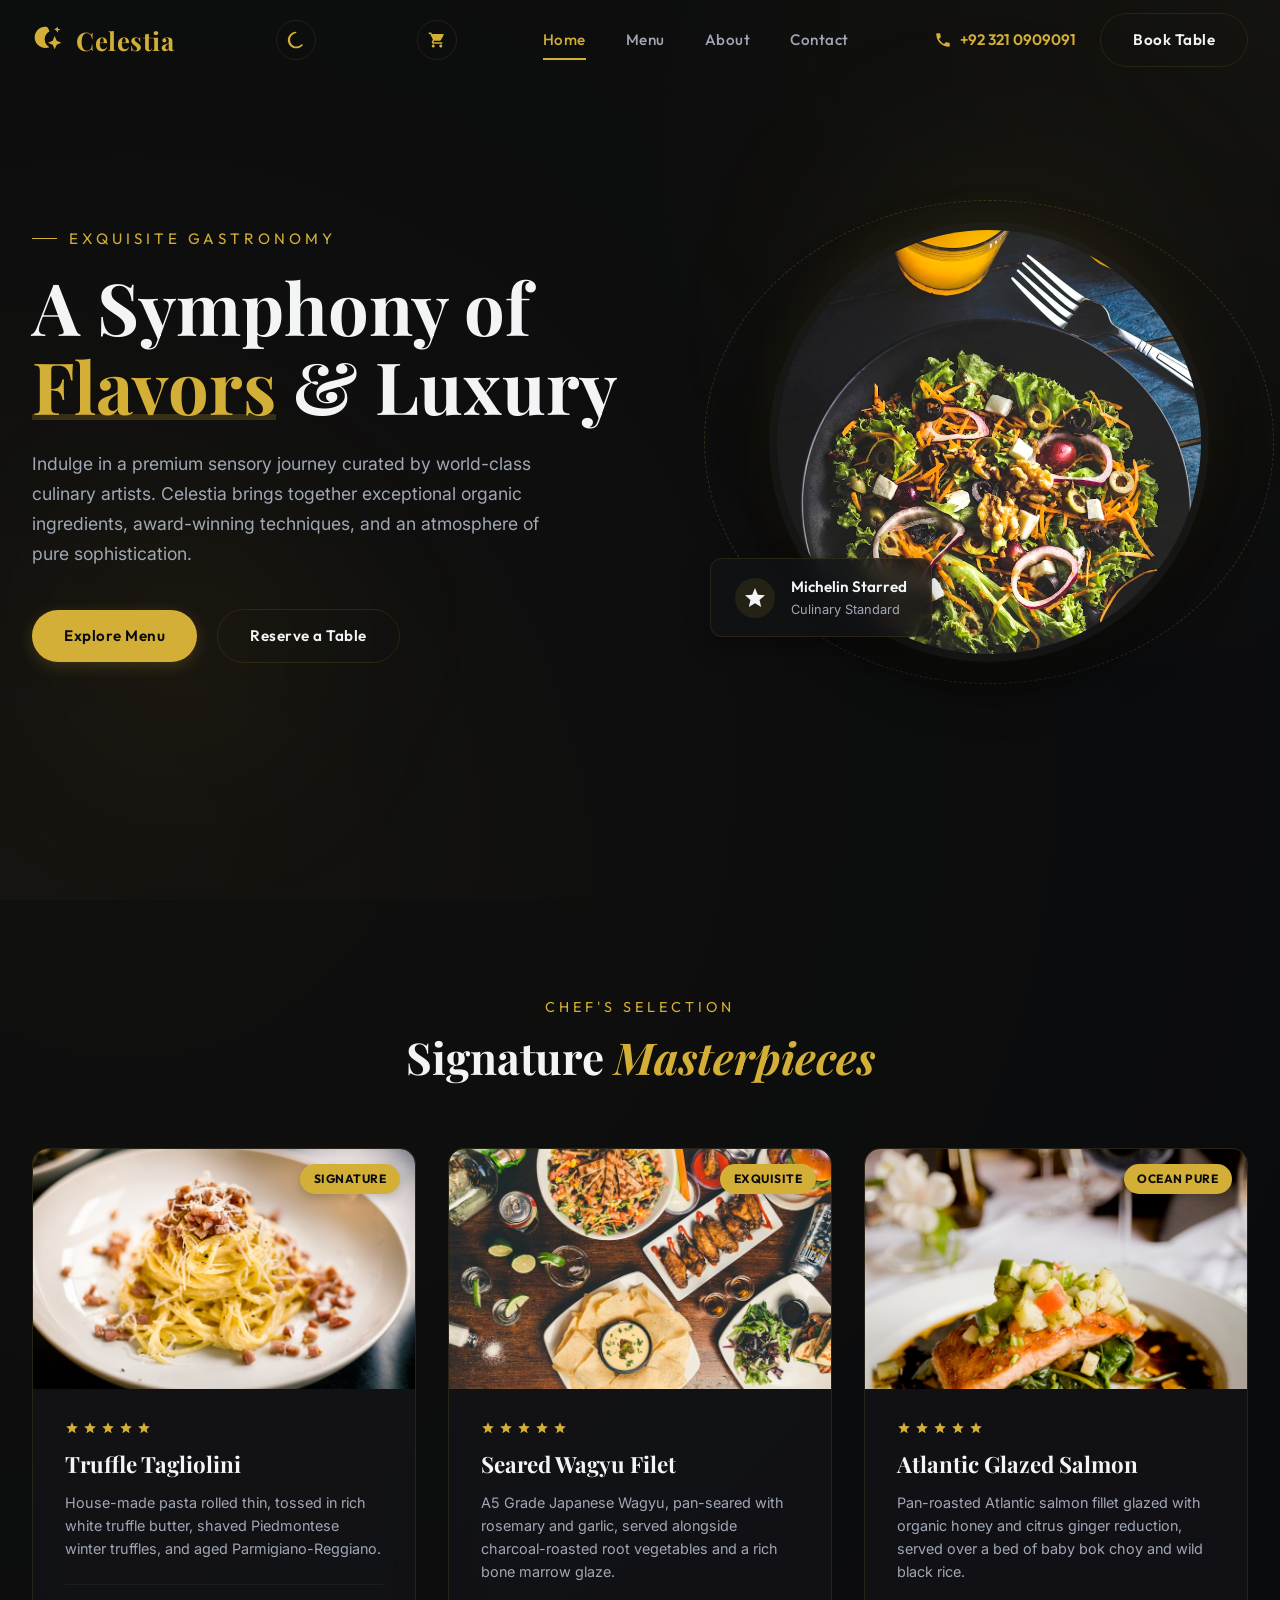
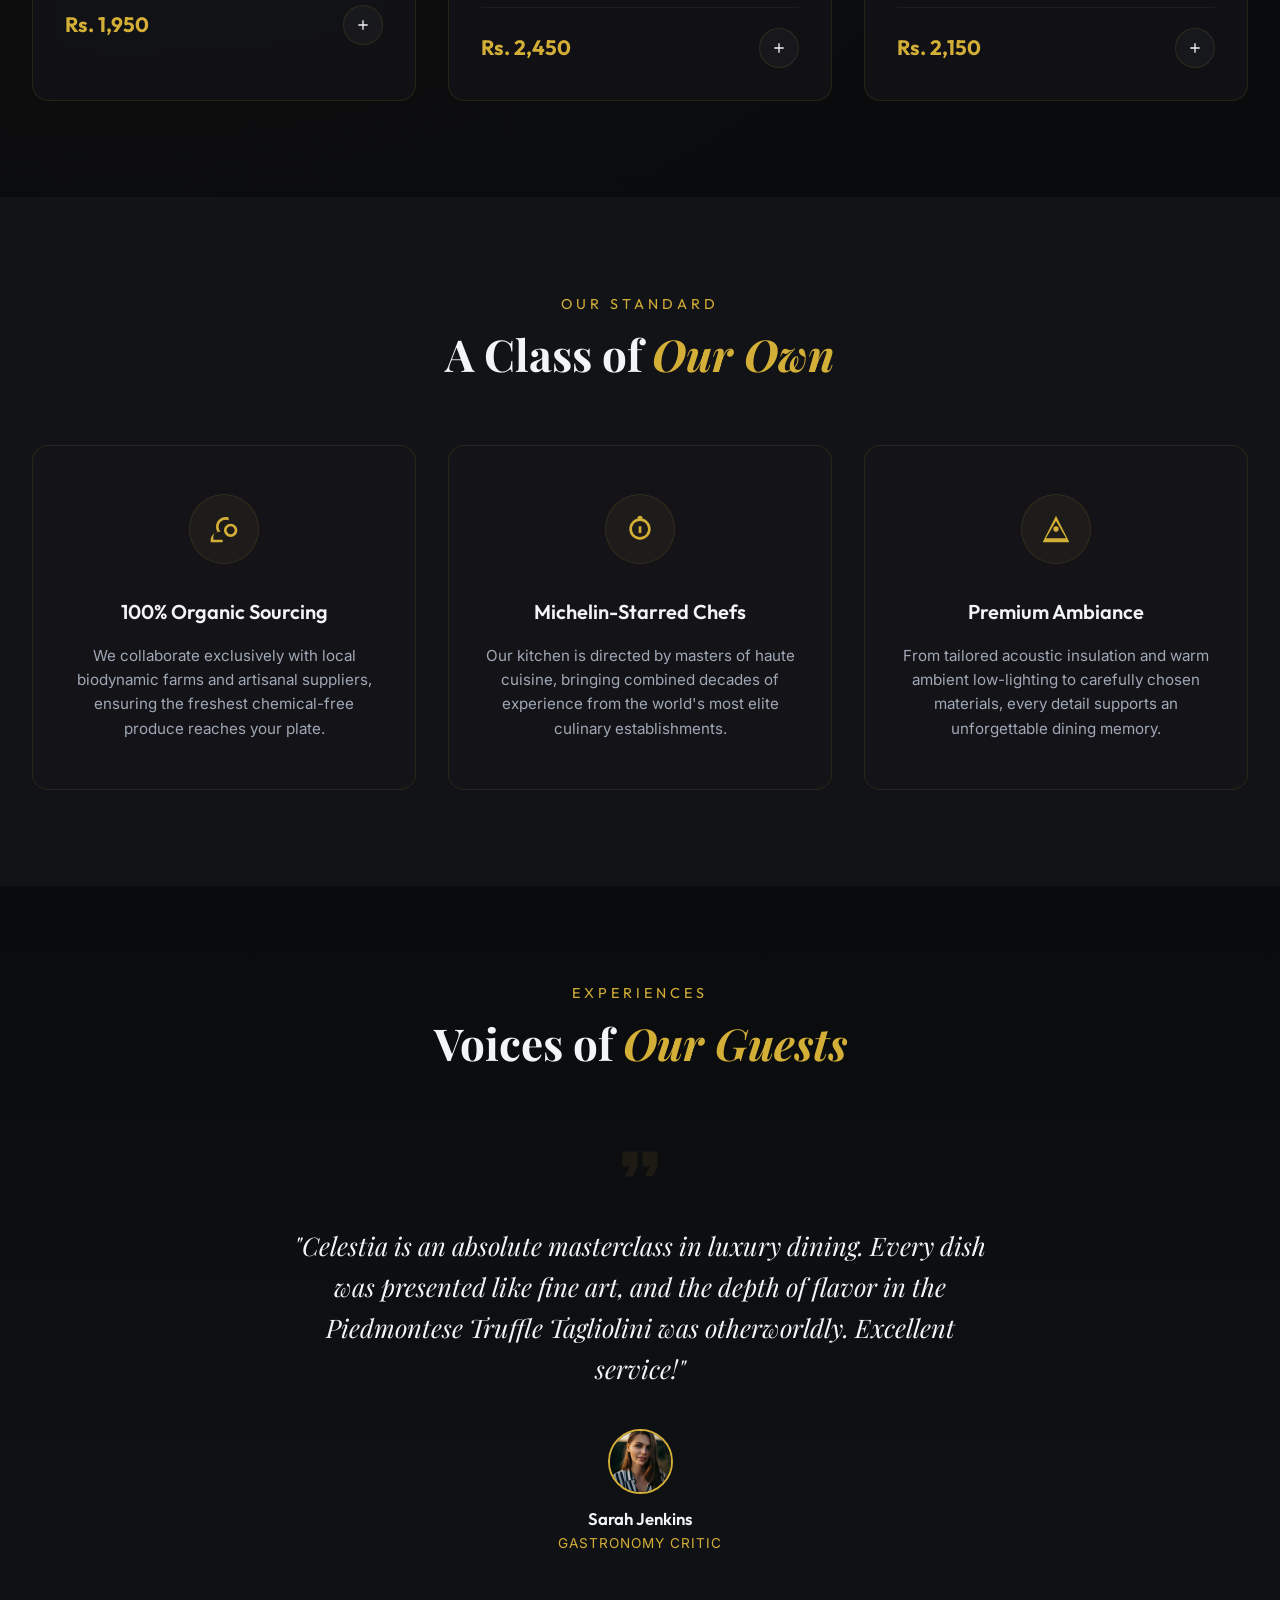
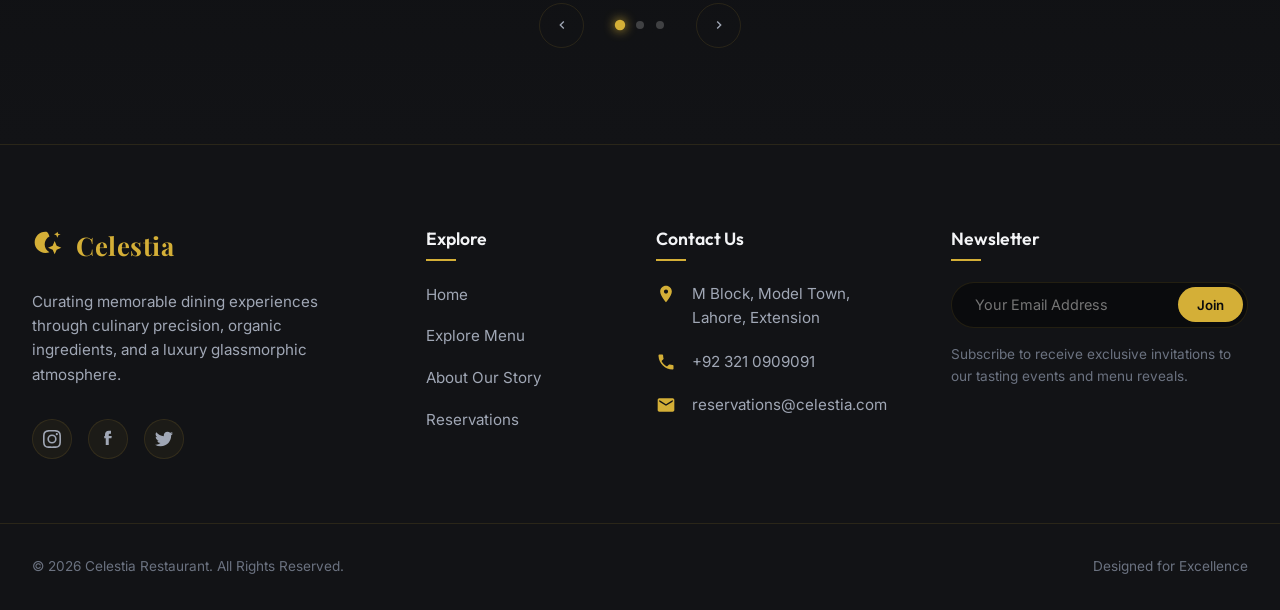
==== commit d994bd27: "Celestia Restaurant" ====
--- a/index.html
+++ b/index.html
@@ -14,7 +14,8 @@
     <meta name="description"
         content="Welcome to Celestia, where luxury meets gastronomy. Experience fine dining curated by Michelin-starred chefs in an ambient, sophisticated atmosphere.">
     <!-- Favicon -->
-    <link rel="icon" type="image/svg+xml" href="data:image/svg+xml,<svg xmlns='http://www.w3.org/2000/svg' viewBox='0 0 24 24' fill='%23d4af37'><path d='M10 2c-4.42 0-8 3.58-8 8s3.58 8 8 8c1.1 0 2.15-.22 3.11-.62-2.18-1.07-3.61-3.35-3.61-5.88 0-2.53 1.43-4.81 3.61-5.88C12.15 2.22 11.1 2 10 2z'/><path d='M17 9l1.5 3.5L22 14l-3.5 1.5L17 19l-1.5-3.5L12 14l3.5-1.5L17 9z'/><path d='M19 2l.75 1.75L21.5 4l-1.75.75L19 6.5l-.75-1.75L16.5 4l1.75-.75L19 2z'/></svg>">
+    <link rel="icon" type="image/svg+xml"
+        href="data:image/svg+xml,<svg xmlns='http://www.w3.org/2000/svg' viewBox='0 0 24 24' fill='%23d4af37'><path d='M10 2c-4.42 0-8 3.58-8 8s3.58 8 8 8c1.1 0 2.15-.22 3.11-.62-2.18-1.07-3.61-3.35-3.61-5.88 0-2.53 1.43-4.81 3.61-5.88C12.15 2.22 11.1 2 10 2z'/><path d='M17 9l1.5 3.5L22 14l-3.5 1.5L17 19l-1.5-3.5L12 14l3.5-1.5L17 9z'/><path d='M19 2l.75 1.75L21.5 4l-1.75.75L19 6.5l-.75-1.75L16.5 4l1.75-.75L19 2z'/></svg>">
     <!-- Stylesheets -->
     <link rel="stylesheet" href="css/styles.css">
     <link rel="stylesheet" href="css/home.css">
@@ -27,7 +28,8 @@
         <div class="loader-container">
             <div class="loader-logo">
                 <svg class="logo-icon" viewBox="0 0 24 24" xmlns="http://www.w3.org/2000/svg">
-                    <path d="M10 2c-4.42 0-8 3.58-8 8s3.58 8 8 8c1.1 0 2.15-.22 3.11-.62-2.18-1.07-3.61-3.35-3.61-5.88 0-2.53 1.43-4.81 3.61-5.88C12.15 2.22 11.1 2 10 2z" />
+                    <path
+                        d="M10 2c-4.42 0-8 3.58-8 8s3.58 8 8 8c1.1 0 2.15-.22 3.11-.62-2.18-1.07-3.61-3.35-3.61-5.88 0-2.53 1.43-4.81 3.61-5.88C12.15 2.22 11.1 2 10 2z" />
                     <path d="M17 9l1.5 3.5L22 14l-3.5 1.5L17 19l-1.5-3.5L12 14l3.5-1.5L17 9z" />
                     <path d="M19 2l.75 1.75L21.5 4l-1.75.75L19 6.5l-.75-1.75L16.5 4l1.75-.75L19 2z" />
                 </svg>
@@ -43,7 +45,8 @@
             <!-- Brand Logo -->
             <a href="index.html" class="logo" id="header-logo">
                 <svg class="logo-icon" viewBox="0 0 24 24" xmlns="http://www.w3.org/2000/svg">
-                    <path d="M10 2c-4.42 0-8 3.58-8 8s3.58 8 8 8c1.1 0 2.15-.22 3.11-.62-2.18-1.07-3.61-3.35-3.61-5.88 0-2.53 1.43-4.81 3.61-5.88C12.15 2.22 11.1 2 10 2z" />
+                    <path
+                        d="M10 2c-4.42 0-8 3.58-8 8s3.58 8 8 8c1.1 0 2.15-.22 3.11-.62-2.18-1.07-3.61-3.35-3.61-5.88 0-2.53 1.43-4.81 3.61-5.88C12.15 2.22 11.1 2 10 2z" />
                     <path d="M17 9l1.5 3.5L22 14l-3.5 1.5L17 19l-1.5-3.5L12 14l3.5-1.5L17 9z" />
                     <path d="M19 2l.75 1.75L21.5 4l-1.75.75L19 6.5l-.75-1.75L16.5 4l1.75-.75L19 2z" />
                 </svg>
@@ -52,9 +55,24 @@
 
             <!-- Theme Toggle Button (Bonus Feature) -->
             <button class="theme-toggle" id="theme-toggle-btn" aria-label="Toggle Theme">
-                <svg class="sun-icon" viewBox="0 0 24 24"><path d="M12 7c-2.76 0-5 2.24-5 5s2.24 5 5 5 5-2.24 5-5-2.24-5-5-5zM2 13h2c.55 0 1-.45 1-1s-.45-1-1-1H2c-.55 0-1 .45-1 1s.45 1 1 1zm18 0h2c.55 0 1-.45 1-1s-.45-1-1-1h-2c-.55 0-1 .45-1 1s.45 1 1 1zM11 2v2c0 .55.45 1 1 1s1-.45 1-1V2c0-.55-.45-1-1-1s-1 .45-1 1zm0 18v2c0 .55.45 1 1 1s1-.45 1-1v-2c0-.55-.45-1-1-1s-1 .45-1 1zM5.99 4.58c-.39-.39-1.03-.39-1.41 0s-.39 1.03 0 1.41l1.06 1.06c.39.39 1.03.39 1.41 0s.39-1.03 0-1.41L5.99 4.58zm12.37 12.37c-.39-.39-1.03-.39-1.41 0s-.39 1.03 0 1.41l1.06 1.06c.39.39 1.03.39 1.41 0s.39-1.03 0-1.41l-1.06-1.06zm1.06-12.37c-.39-.39-1.03-.39-1.41 0l-1.06 1.06c-.39.39-.39 1.03 0 1.41s1.03.39 1.41 0l1.06-1.06c.39-.38.39-1.02 0-1.41zm-12.37 12.37c-.39-.39-1.03-.39-1.41 0l-1.06 1.06c-.39.39-.39 1.03 0 1.41s1.03.39 1.41 0l1.06-1.06c.39-.38.39-1.02 0-1.41z"/></svg>
-                <svg class="moon-icon" viewBox="0 0 24 24"><path d="M12.3 22h-.1c-5.5 0-10-4.5-10-10C2.2 6.8 6.3 2.5 11.5 2c.5-.1 1 .3 1 .8s-.3.9-.8 1c-4.2.7-7.2 4.6-6.7 9 .5 3.9 3.8 7 7.8 7 2.1 0 4.1-.8 5.6-2.3.4-.4 1-.4 1.4 0 .4.4.4 1 0 1.4-2.1 2-5 3.1-7.8 3.1z"/></svg>
+                <svg class="sun-icon" viewBox="0 0 24 24">
+                    <path
+                        d="M12 7c-2.76 0-5 2.24-5 5s2.24 5 5 5 5-2.24 5-5-2.24-5-5-5zM2 13h2c.55 0 1-.45 1-1s-.45-1-1-1H2c-.55 0-1 .45-1 1s.45 1 1 1zm18 0h2c.55 0 1-.45 1-1s-.45-1-1-1h-2c-.55 0-1 .45-1 1s.45 1 1 1zM11 2v2c0 .55.45 1 1 1s1-.45 1-1V2c0-.55-.45-1-1-1s-1 .45-1 1zm0 18v2c0 .55.45 1 1 1s1-.45 1-1v-2c0-.55-.45-1-1-1s-1 .45-1 1zM5.99 4.58c-.39-.39-1.03-.39-1.41 0s-.39 1.03 0 1.41l1.06 1.06c.39.39 1.03.39 1.41 0s.39-1.03 0-1.41L5.99 4.58zm12.37 12.37c-.39-.39-1.03-.39-1.41 0s-.39 1.03 0 1.41l1.06 1.06c.39.39 1.03.39 1.41 0s.39-1.03 0-1.41l-1.06-1.06zm1.06-12.37c-.39-.39-1.03-.39-1.41 0l-1.06 1.06c-.39.39-.39 1.03 0 1.41s1.03.39 1.41 0l1.06-1.06c.39-.38.39-1.02 0-1.41zm-12.37 12.37c-.39-.39-1.03-.39-1.41 0l-1.06 1.06c-.39.39-.39 1.03 0 1.41s1.03.39 1.41 0l1.06-1.06c.39-.38.39-1.02 0-1.41z" />
+                </svg>
+                <svg class="moon-icon" viewBox="0 0 24 24">
+                    <path
+                        d="M12.3 22h-.1c-5.5 0-10-4.5-10-10C2.2 6.8 6.3 2.5 11.5 2c.5-.1 1 .3 1 .8s-.3.9-.8 1c-4.2.7-7.2 4.6-6.7 9 .5 3.9 3.8 7 7.8 7 2.1 0 4.1-.8 5.6-2.3.4-.4 1-.4 1.4 0 .4.4.4 1 0 1.4-2.1 2-5 3.1-7.8 3.1z" />
+                </svg>
             </button>
+
+            <!-- Shopping Cart Button -->
+            <a href="checkout.html" class="header-cart-btn" id="header-cart-btn" aria-label="Shopping Cart">
+                <svg width="20" height="20" viewBox="0 0 24 24" fill="currentColor">
+                    <path
+                        d="M7 18c-1.1 0-1.99.9-1.99 2S5.9 22 7 22s2-.9 2-2-.9-2-2-2zM1 2v2h2l3.6 7.59-1.35 2.45c-.16.28-.25.61-.25.96 0 1.1.9 2 2 2h12v-2H7.42c-.14 0-.25-.11-.25-.25l.03-.12.9-1.63h7.45c.75 0 1.41-.41 1.75-1.03l3.58-6.49c.08-.14.12-.31.12-.48 0-.55-.45-1-1-1H5.21l-.94-2H1zm16 16c-1.1 0-1.99.9-1.99 2s.9 2 1.99 2 2-.9 2-2-.9-2-2-2z" />
+                </svg>
+                <span class="cart-count-badge" id="cart-badge-count">0</span>
+            </a>
 
             <!-- Mobile Navigation Trigger -->
             <div class="hamburger" id="nav-toggle" aria-label="Toggle Navigation">
@@ -111,7 +129,8 @@
                     <div class="hero-floating-badge">
                         <div class="badge-icon">
                             <svg width="24" height="24" viewBox="0 0 24 24" fill="currentColor">
-                                <path d="M12 17.27L18.18 21l-1.64-7.03L22 9.24l-7.19-.61L12 2 9.19 8.63 2 9.24l5.46 4.73L5.82 21z"/>
+                                <path
+                                    d="M12 17.27L18.18 21l-1.64-7.03L22 9.24l-7.19-.61L12 2 9.19 8.63 2 9.24l5.46 4.73L5.82 21z" />
                             </svg>
                         </div>
                         <div class="badge-text">
@@ -165,7 +184,10 @@
                                 shaved Piedmontese winter truffles, and aged Parmigiano-Reggiano.</p>
                             <div class="dish-footer">
                                 <span class="dish-price">Rs. 1,950</span>
-                                <a href="menu.html" class="btn-icon-only" aria-label="Order Dish">
+                                <a href="checkout.html" class="btn-icon-only featured-order-btn" aria-label="Order Dish"
+                                    data-name="Truffle Tagliolini" data-price="1950"
+                                    data-image="assets/images/dish-1.jpg" data-badge="Signature"
+                                    data-desc="House-made pasta rolled thin, tossed in rich white truffle butter, shaved Piedmontese winter truffles, and aged Parmigiano-Reggiano.">
                                     <svg viewBox="0 0 24 24">
                                         <path d="M19 13h-6v6h-2v-6H5v-2h6V5h2v6h6v2z" />
                                     </svg>
@@ -207,7 +229,10 @@
                                 alongside charcoal-roasted root vegetables and a rich bone marrow glaze.</p>
                             <div class="dish-footer">
                                 <span class="dish-price">Rs. 2,450</span>
-                                <a href="menu.html" class="btn-icon-only" aria-label="Order Dish">
+                                <a href="checkout.html" class="btn-icon-only featured-order-btn" aria-label="Order Dish"
+                                    data-name="Seared Wagyu Filet" data-price="2450"
+                                    data-image="assets/images/dish-2.jpg" data-badge="Exquisite"
+                                    data-desc="A5 Grade Japanese Wagyu, pan-seared with rosemary and garlic, served alongside charcoal-roasted root vegetables and a rich bone marrow glaze.">
                                     <svg viewBox="0 0 24 24">
                                         <path d="M19 13h-6v6h-2v-6H5v-2h6V5h2v6h6v2z" />
                                     </svg>
@@ -249,7 +274,10 @@
                                 ginger reduction, served over a bed of baby bok choy and wild black rice.</p>
                             <div class="dish-footer">
                                 <span class="dish-price">Rs. 2,150</span>
-                                <a href="menu.html" class="btn-icon-only" aria-label="Order Dish">
+                                <a href="checkout.html" class="btn-icon-only featured-order-btn" aria-label="Order Dish"
+                                    data-name="Atlantic Glazed Salmon" data-price="2150"
+                                    data-image="assets/images/dish-3.jpg" data-badge="Ocean Pure"
+                                    data-desc="Pan-roasted Atlantic salmon fillet glazed with organic honey and citrus ginger reduction, served over a bed of baby bok choy and wild black rice.">
                                     <svg viewBox="0 0 24 24">
                                         <path d="M19 13h-6v6h-2v-6H5v-2h6V5h2v6h6v2z" />
                                     </svg>
@@ -405,7 +433,8 @@
             <div class="footer-brand">
                 <a href="index.html" class="logo">
                     <svg class="logo-icon" viewBox="0 0 24 24" xmlns="http://www.w3.org/2000/svg">
-                        <path d="M10 2c-4.42 0-8 3.58-8 8s3.58 8 8 8c1.1 0 2.15-.22 3.11-.62-2.18-1.07-3.61-3.35-3.61-5.88 0-2.53 1.43-4.81 3.61-5.88C12.15 2.22 11.1 2 10 2z" />
+                        <path
+                            d="M10 2c-4.42 0-8 3.58-8 8s3.58 8 8 8c1.1 0 2.15-.22 3.11-.62-2.18-1.07-3.61-3.35-3.61-5.88 0-2.53 1.43-4.81 3.61-5.88C12.15 2.22 11.1 2 10 2z" />
                         <path d="M17 9l1.5 3.5L22 14l-3.5 1.5L17 19l-1.5-3.5L12 14l3.5-1.5L17 9z" />
                         <path d="M19 2l.75 1.75L21.5 4l-1.75.75L19 6.5l-.75-1.75L16.5 4l1.75-.75L19 2z" />
                     </svg>
@@ -446,7 +475,7 @@
             </div>
 
             <!-- Col 3: Contact Info -->
-            <div class="footer-col">
+            <div class="footer-col" id="footer-contact">
                 <h4>Contact Us</h4>
                 <ul class="footer-info">
                     <li>
@@ -556,11 +585,11 @@
             startTimer();
         });
     </script>
-    
+
     <!-- Back to Top Button (Bonus Feature) -->
     <button class="back-to-top" id="back-to-top-btn" aria-label="Back to Top">
         <svg viewBox="0 0 24 24">
-            <path d="M7.41 15.41L12 10.83l4.59 4.58L18 14l-6-6-6 6z"/>
+            <path d="M7.41 15.41L12 10.83l4.59 4.58L18 14l-6-6-6 6z" />
         </svg>
     </button>
 </body>
--- a/css/styles.css
+++ b/css/styles.css
@@ -789,3 +789,62 @@
     display: none;
 }
 
+/* Shopping Cart Header Button */
+.header-cart-btn {
+    position: relative;
+    display: flex;
+    align-items: center;
+    justify-content: center;
+    width: 40px;
+    height: 40px;
+    background: transparent;
+    border: 1px solid var(--border-subtle);
+    border-radius: 50%;
+    color: var(--primary);
+    cursor: pointer;
+    transition: var(--transition-quick);
+    margin-left: 1rem;
+    flex-shrink: 0;
+}
+
+.header-cart-btn:hover {
+    border-color: var(--primary);
+    background: rgba(212, 175, 55, 0.06);
+    transform: scale(1.05);
+}
+
+.header-cart-btn svg {
+    width: 18px;
+    height: 18px;
+}
+
+/* Cart badge count */
+.cart-count-badge {
+    position: absolute;
+    top: -5px;
+    right: -5px;
+    background: var(--primary);
+    color: #0a0b0d;
+    font-family: var(--font-ui);
+    font-size: 0.65rem;
+    font-weight: 700;
+    min-width: 18px;
+    height: 18px;
+    border-radius: 50%;
+    display: none; /* Injected dynamically by main.js */
+    align-items: center;
+    justify-content: center;
+    border: 2px solid var(--bg-primary);
+    box-shadow: 0 0 10px rgba(0, 0, 0, 0.3);
+    animation: badgePop 0.3s cubic-bezier(0.175, 0.885, 0.32, 1.275) forwards;
+}
+
+html.light-theme .cart-count-badge {
+    border-color: #ffffff;
+}
+
+@keyframes badgePop {
+    from { transform: scale(0.5); opacity: 0; }
+    to { transform: scale(1); opacity: 1; }
+}
+
